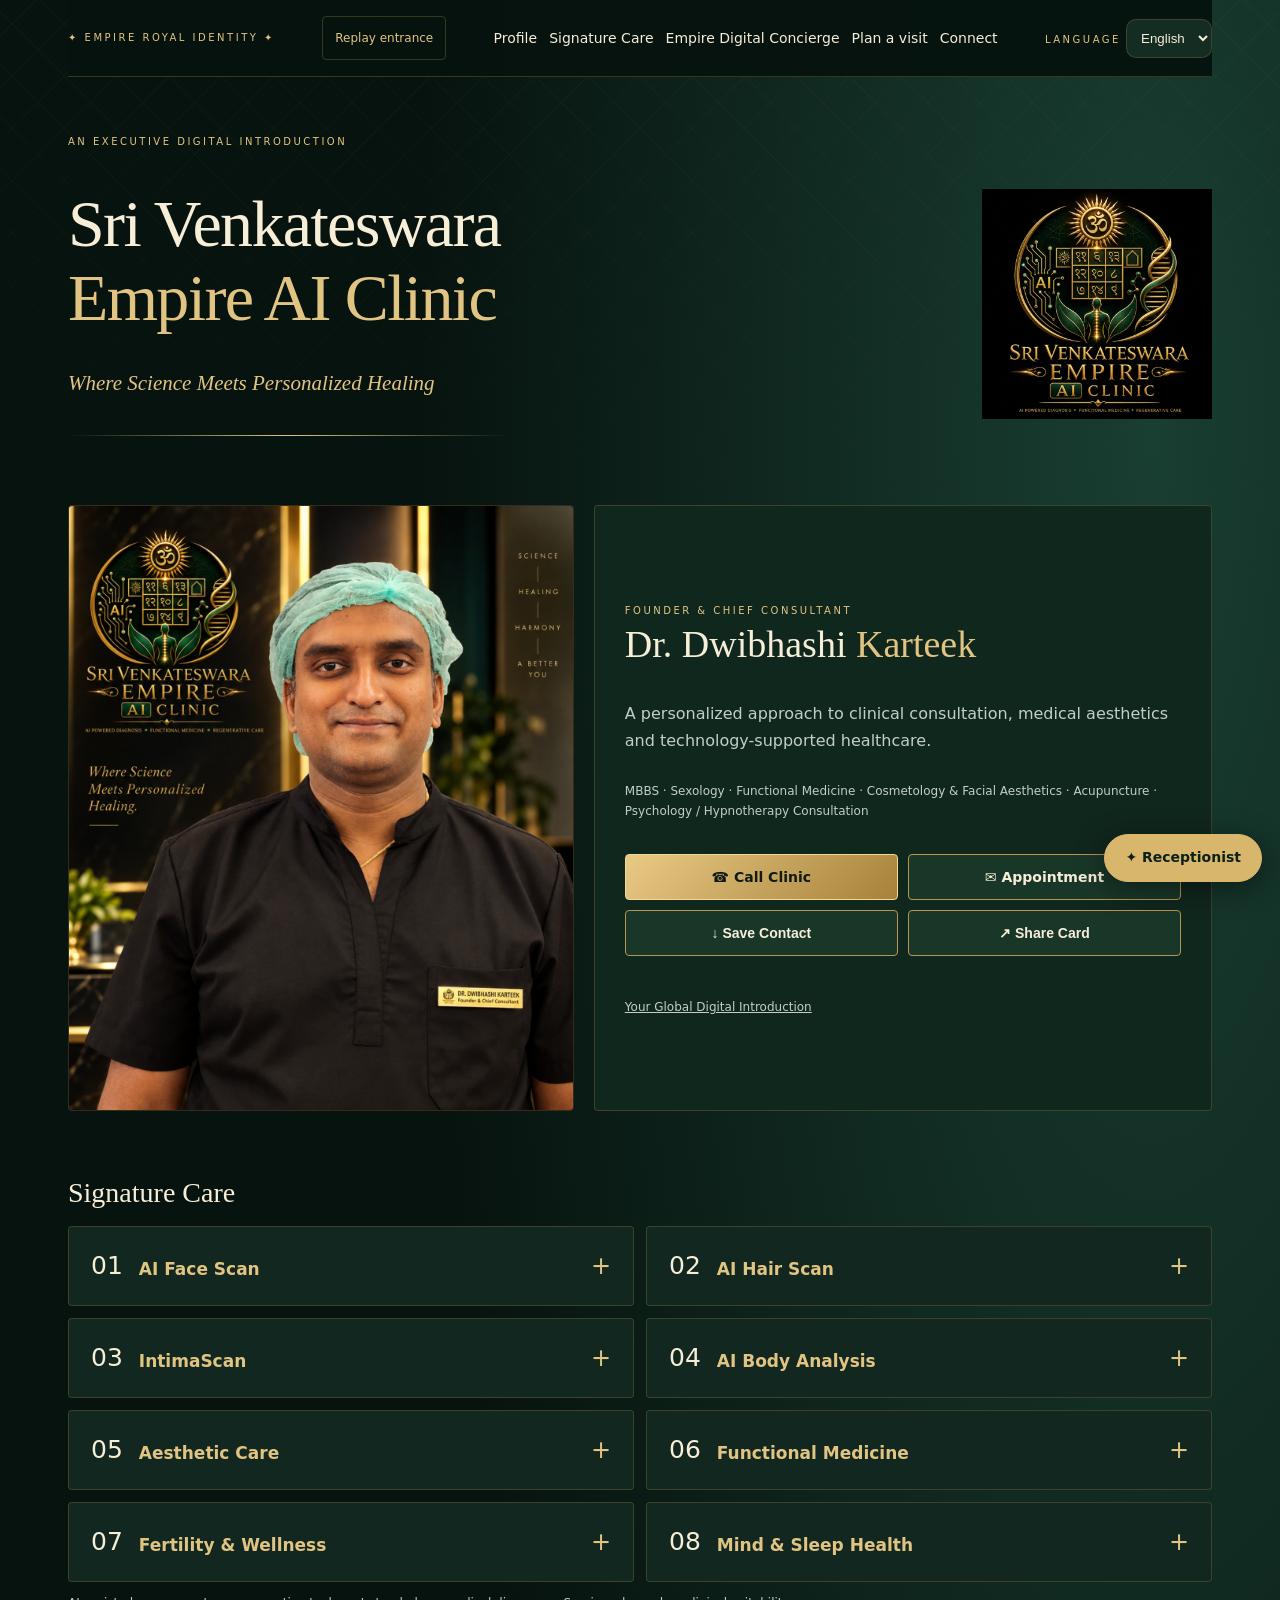
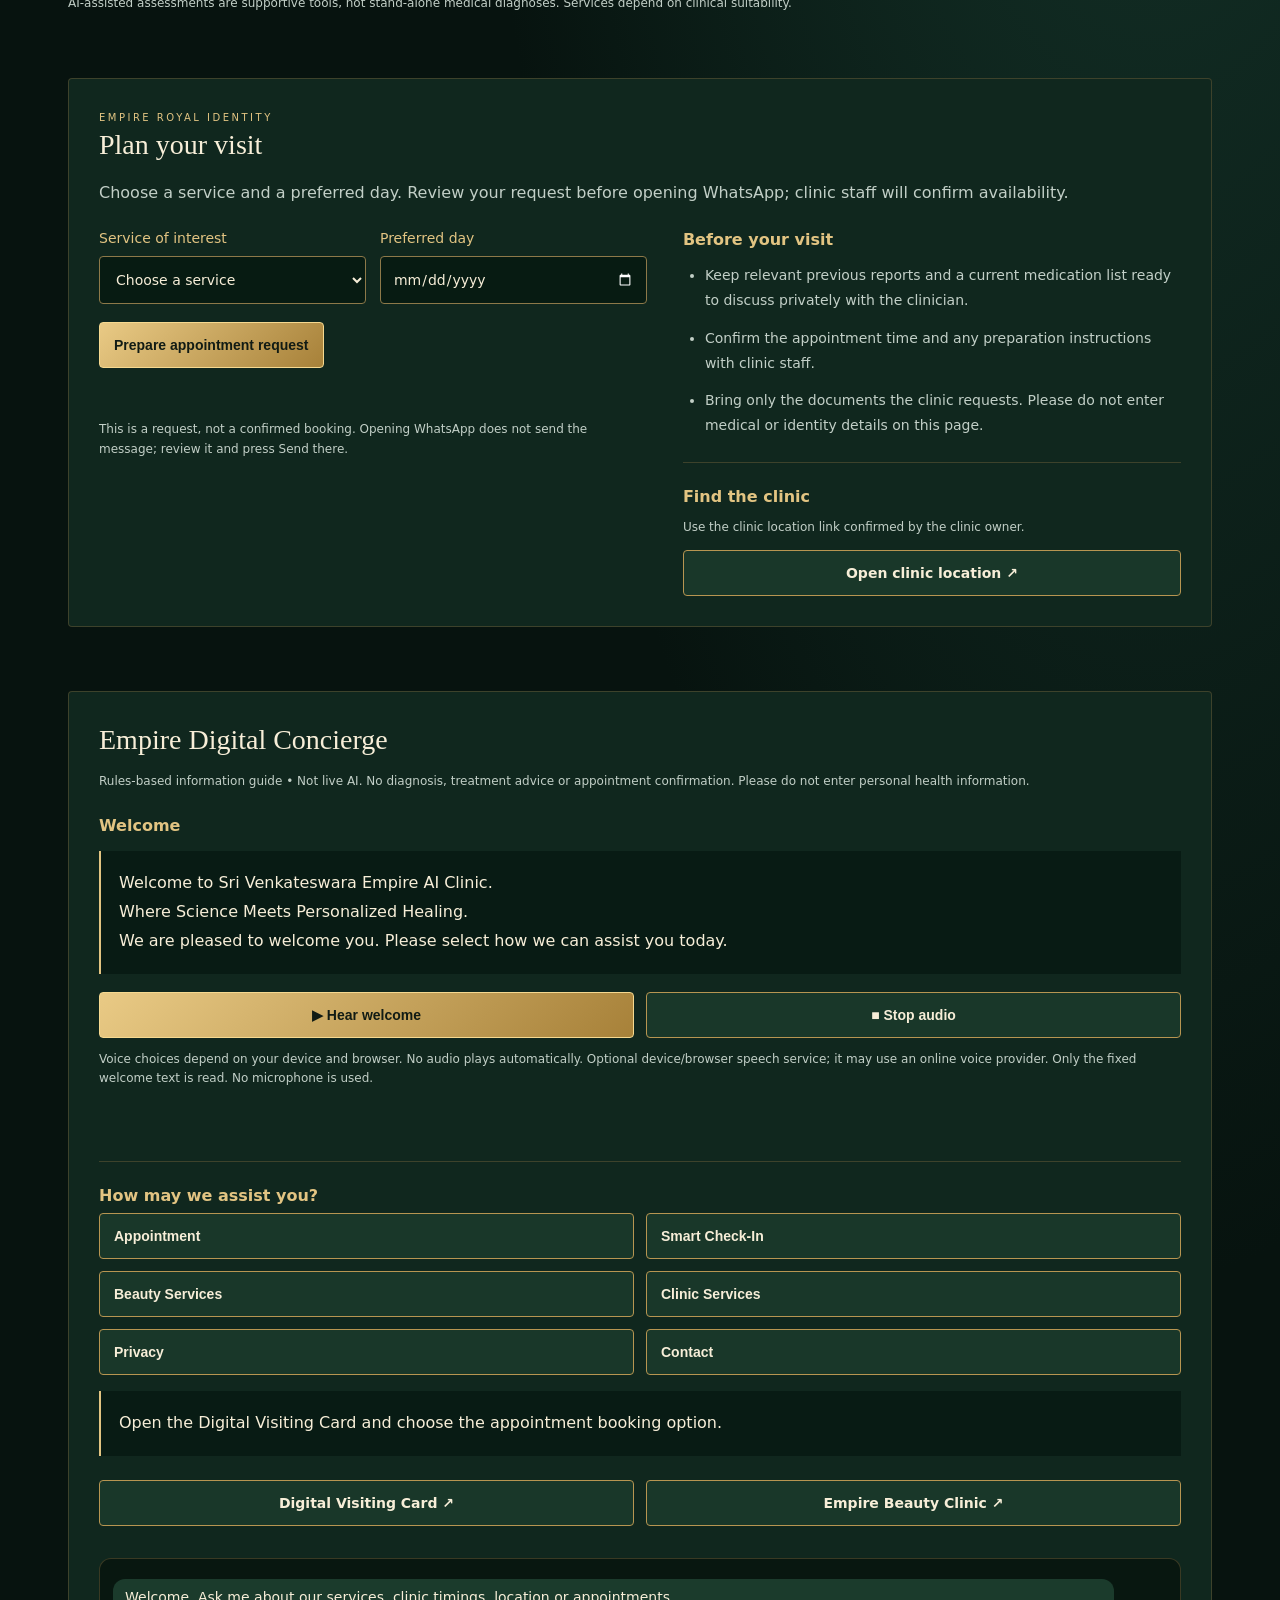
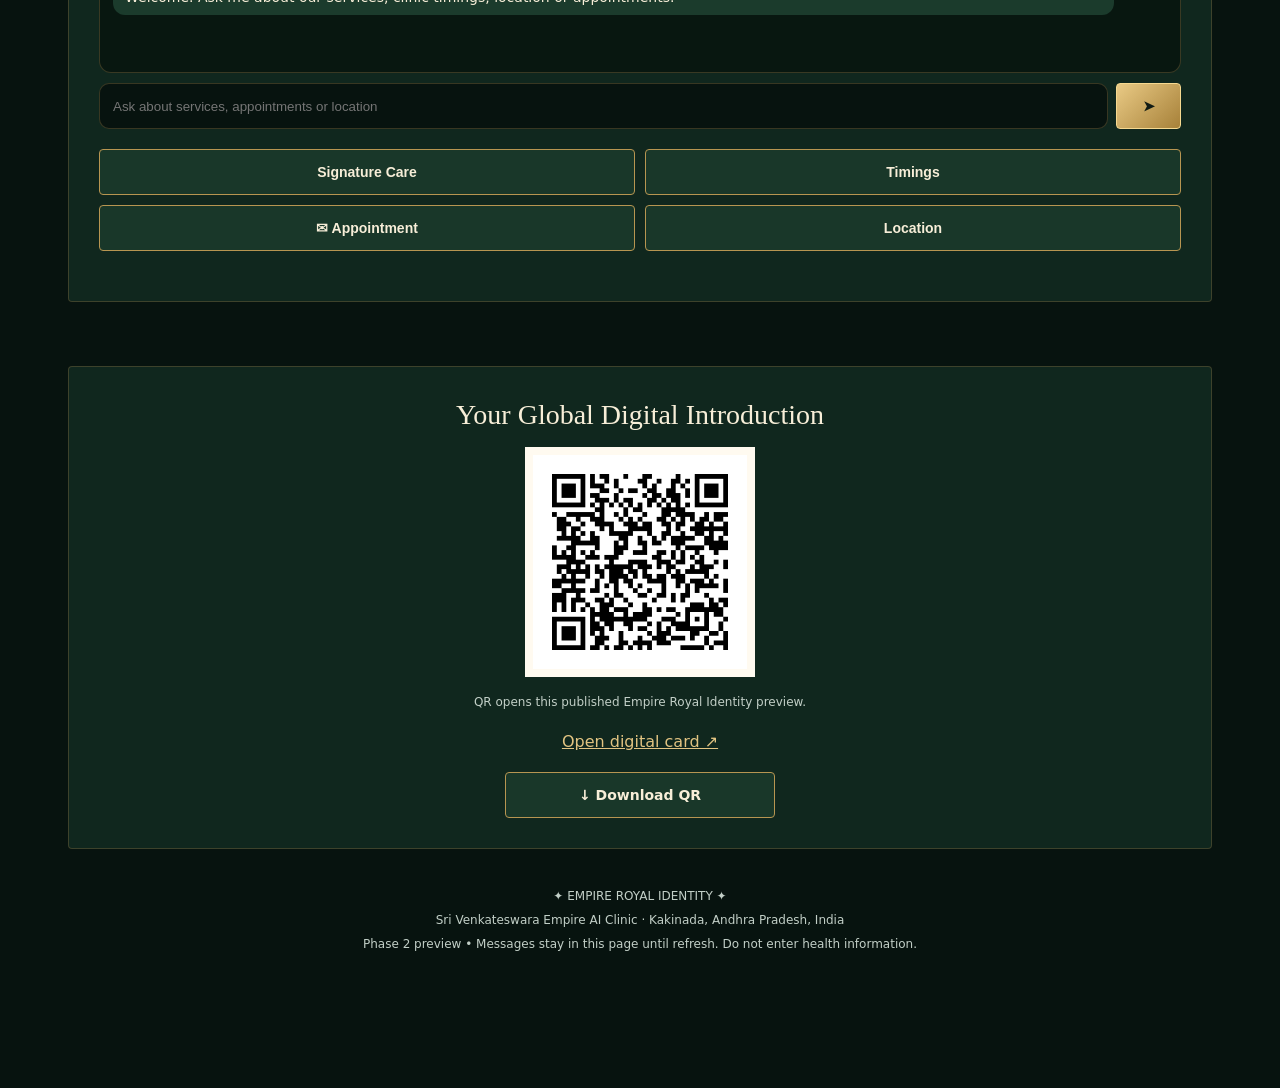
==== index.html @ 72aa7c9f "Publish Empire Royal Identity preview with receptionist and visit planner" ====
<!doctype html>
<html lang="en"><head><meta charset="utf-8"><meta name="viewport" content="width=device-width,initial-scale=1,viewport-fit=cover">
<meta name="theme-color" content="#07130f"><meta name="description" content="Dr. Dwibhashi Karteek — Sri Venkateswara Empire AI Clinic. Where Science Meets Personalized Healing.">
<title>Empire Royal Identity | Dr. Dwibhashi Karteek</title>
<link rel="stylesheet" href="styles.css"></head><body><a data-i18n="skip" class="skip" href="#profile">Skip to profile</a><div class="entrance" id="entrance" role="dialog" aria-modal="true" aria-labelledby="entrance-title" hidden>
<div class="royal-halo" aria-hidden="true"></div><div class="royal-door door-left" aria-hidden="true"><span>✦</span></div><div class="royal-door door-right" aria-hidden="true"><span>✦</span></div><div class="royal-beam" aria-hidden="true"></div>
<div class="royal-reveal"><div class="royal-kicker">SRI VENKATESWARA</div><div class="royal-seal"><img width="1536" height="1536" src="original-logo.jpg" alt="Sri Venkateswara Empire AI Clinic original logo"></div><h2 id="entrance-title">Empire Royal Identity</h2><p class="royal-tagline" data-i18n="tagline">Where Science Meets Personalized Healing</p><div class="royal-rule" aria-hidden="true"></div></div>
<button class="btn primary royal-skip" id="enter" data-i18n="enter">Enter · Skip introduction</button><div class="royal-progress" aria-hidden="true"></div></div><main class="container">
<header class="top"><div class="eyebrow">✦ Empire Royal Identity ✦</div><button class="replay" id="replay" data-i18n="replay">Replay entrance</button><nav aria-label="Main navigation"><a href="#profile" data-i18n="profileNav">Profile</a><a href="#care" data-i18n="services">Care</a><a href="#concierge" data-i18n="concierge">Concierge</a><a href="#visit" data-visit="visitNav">Plan a visit</a><a href="#connect" data-i18n="connect">Connect</a></nav><label><span class="eyebrow" id="langLabel">Language</span> <select class="lang" id="language" aria-label="Language"><option value="en">English</option><option value="te">తెలుగు</option><option value="hi">हिन्दी</option><option value="ar">العربية</option></select></label></header>
<section class="hero"><img width="1536" height="1536" class="logo" src="original-logo.jpg" alt="Original Sri Venkateswara Empire AI Clinic emblem"><div class="eyebrow" data-i18n="exclusive">An executive digital introduction</div><h1 dir="auto">Sri Venkateswara<br><span class="gold">Empire AI Clinic</span></h1><div class="tag" data-i18n="tagline">Where Science Meets Personalized Healing</div><div class="divider"></div></section>
<section class="profile" id="profile" tabindex="-1"><img width="1280" height="1536" class="portrait" src="original-portrait.png" alt="Original professional portrait of Dr. Dwibhashi Karteek"><div class="glass"><div class="eyebrow" data-i18n="founder">Founder &amp; Chief Consultant</div><h2 dir="auto">Dr. Dwibhashi <span class="gold">Karteek</span></h2><p class="sub" data-i18n="intro">A personalized approach to clinical consultation, medical aesthetics and technology-supported healthcare.</p><p class="fine" data-i18n="qual">MBBS · Sexology · Functional Medicine · Cosmetology &amp; Facial Aesthetics · Acupuncture · Psychology / Hypnotherapy Consultation</p><div class="actions"><a class="btn primary" href="tel:+918374888794" data-i18n="call">☎ Call Clinic</a><a class="btn" href="#visit" data-i18n="appointment">✉ Appointment</a><button class="btn" id="save" data-i18n="save">↓ Save Contact</button><button class="btn" id="share" data-i18n="share">↗ Share Card</button></div><div class="status" id="status" role="status"></div><a href="#connect" class="fine" data-i18n="qrTitle">Your Global Digital Introduction</a></div></section>
<section class="section" id="care"><h2 data-i18n="services">Signature Care</h2><div class="grid" id="services"></div><noscript><p>Enable JavaScript for language switching and service details. Call <a href="tel:+918374888794">+91 83748 88794</a> for clinic information.</p></noscript><p class="fine" data-i18n="disclaimer">AI-assisted assessments are supportive tools, not stand-alone medical diagnoses. Services depend on clinical suitability.</p></section>
<section class="section glass visit-panel" id="visit" aria-labelledby="visit-title"><div class="eyebrow">EMPIRE ROYAL IDENTITY</div><h2 id="visit-title" data-visit="title">Plan your visit</h2><p class="sub" data-visit="intro"></p><div class="visit-layout"><div><form id="visit-form"><div class="visit-fields"><label for="visit-service"><span data-visit="service">Service of interest</span><select id="visit-service" required></select></label><label for="visit-day"><span data-visit="day">Preferred day</span><input id="visit-day" type="date" required></label></div><button class="btn primary" type="submit" data-visit="prepare">Prepare appointment request</button></form><p id="visit-error" class="status" role="status"></p><div id="visit-request" hidden><h3 data-visit="review">Your request</h3><p class="reception-message" id="visit-message"></p><a class="btn primary" id="visit-send" target="_blank" rel="noopener noreferrer" data-visit="send">Open request in WhatsApp</a></div><p class="fine" data-visit="confirm"></p></div><aside><h3 data-visit="bring">Before your visit</h3><ul class="visit-checklist" id="visit-checklist"></ul><div class="visit-location"><h3 data-visit="location">Find the clinic</h3><p class="fine" data-visit="locationNote"></p><a class="btn" href="https://maps.app.goo.gl/j1i1SFci7anDXhJdA" target="_blank" rel="noopener noreferrer" data-visit="maps">Open clinic location ↗</a></div></aside></div></section>
<section class="section glass" id="concierge" tabindex="-1"><h2 data-i18n="concierge">Empire Digital Concierge</h2><p class="fine" data-i18n="conciergeNote">Instant multilingual information assistant (demo). It does not provide medical advice or collect patient histories.</p><div class="reception-welcome"><h3 id="reception-welcomeTitle">Welcome</h3><div id="reception-greeting" class="reception-message"></div><div class="reception-audio"><button class="btn primary" type="button" id="reception-speak" aria-pressed="false">Hear welcome</button><button class="btn" type="button" id="reception-stop">Stop audio</button></div><p id="reception-voiceNote" class="fine"></p><p id="reception-audioStatus" class="status" role="status"></p></div><h3 id="reception-assistTitle">How may we assist you?</h3><div class="reception-actions" id="reception-actions"></div><div class="reception-message" id="reception-answer" role="status" aria-live="polite"></div><div class="reception-links"><a class="btn" href="https://dwibhashikarteek-sketch.github.io/empire-royal-identity-preview/" id="reception-cardLink" target="_blank" rel="noopener">Digital Visiting Card</a><a class="btn" href="https://dwibhashikarteek-sketch.github.io/empire-beauty-clinic/" id="reception-beautyLink" target="_blank" rel="noopener">Empire Beauty Clinic</a></div><div id="chat" class="chat" aria-live="polite"></div><form id="chatForm" class="chatrow"><input id="question" autocomplete="off" maxlength="250" aria-label="Your question" placeholder="Ask about services, appointments or timings"><button class="btn primary" type="submit" aria-label="Send">➤</button></form><div class="actions"><button class="btn" id="askServices" data-i18n="services">Services</button><button class="btn" id="askHours" data-i18n="hours">Timings</button><button class="btn" id="askBooking" data-i18n="appointment">Appointment</button><button class="btn" id="askLocation" data-i18n="location">Location</button></div></section>
<section class="section glass" id="connect" style="text-align:center"><h2 data-i18n="qrTitle">Your Global Digital Introduction</h2><img width="230" height="230" loading="lazy" class="qr" src="digital-card-qr.png" alt="QR code to this published Empire Royal Identity preview"><p class="fine" data-i18n="qrNote">QR opens this published Empire Royal Identity preview.</p><p><a class="gold" data-i18n="openCard" href="https://dwibhashikarteek-sketch.github.io/empire-royal-identity-preview/">Open digital card ↗</a></p><a class="btn" style="max-width:270px;margin:auto" href="digital-card-qr.png" download data-i18n="downloadQR">↓ Download QR</a></section>
<footer class="footer">✦ EMPIRE ROYAL IDENTITY ✦<br><span data-i18n="footer">Sri Venkateswara Empire AI Clinic · Kakinada, Andhra Pradesh, India</span><br><span class="fine" data-i18n="previewNote">Phase 2 preview</span></footer>
<a class="reception-shortcut" href="#concierge" data-visit="reception">Receptionist</a></main><script src="app.js" defer></script><script src="receptionist.js" defer></script><script src="visit.js" defer></script></body></html>
---- styles.css ----
:root{--bg:#07130f;--panel:#10221b;--gold:#d8b66c;--light:#f7eed8;--muted:#b9c5bd;--line:#77643b70}*{box-sizing:border-box}
html{scroll-behavior:smooth}body{margin:0;background:radial-gradient(ellipse at 50% -15%,#24503a 0%,#07130f 52%);color:var(--light);font-family:system-ui,-apple-system,Segoe UI,sans-serif}
body:before{content:"";position:fixed;inset:0;pointer-events:none;opacity:.14;background-image:repeating-linear-gradient(45deg,transparent 0 35px,#bb9850 36px,transparent 37px),repeating-linear-gradient(-45deg,transparent 0 35px,#bb9850 36px,transparent 37px);mask-image:linear-gradient(to bottom,#000,transparent 75%)}
.container{max-width:1040px;margin:auto;padding:20px 18px 100px;position:relative}.top{display:flex;justify-content:space-between;align-items:center;gap:12px}.eyebrow{font-size:10px;letter-spacing:.25em;color:var(--gold);text-transform:uppercase}.lang{background:#142c22;color:var(--light);border:1px solid var(--line);border-radius:10px;padding:10px}
.hero{text-align:center;padding:26px 0 16px}.logo{width:190px;height:190px;object-fit:contain;filter:drop-shadow(0 0 30px #a77c3550);border-radius:50%}.hero h1{font-family:Georgia,serif;font-weight:400;letter-spacing:.045em;font-size:clamp(29px,6vw,51px);line-height:1.12;margin:18px 0 8px}.gold{color:var(--gold)}.sub{color:var(--muted);line-height:1.7}.tag{font-family:Georgia,serif;font-style:italic;color:var(--gold);font-size:18px}.divider{height:1px;background:linear-gradient(90deg,transparent,var(--gold),transparent);margin:22px auto;max-width:440px}
.profile{display:grid;grid-template-columns:1fr;gap:20px;align-items:center}.portrait{width:100%;max-height:430px;object-fit:contain;object-position:center 25%;border-radius:19px;border:1px solid var(--line)}.glass{background:linear-gradient(135deg,#183629d9,#0c1a15e8);border:1px solid var(--line);box-shadow:0 16px 40px #0005;border-radius:22px;padding:22px;backdrop-filter:blur(8px)}
h2{font-family:Georgia,serif;font-size:28px;font-weight:400;margin:0 0 14px}h3{font-size:16px;color:var(--gold);margin:0 0 8px}p{line-height:1.65}.actions{display:grid;grid-template-columns:repeat(2,1fr);gap:10px;margin:20px 0}
.btn{display:flex;align-items:center;justify-content:center;gap:7px;min-height:46px;padding:11px 14px;border:1px solid #b79551;border-radius:12px;color:var(--light);background:#193729;text-decoration:none;font-weight:650;font-size:13px;cursor:pointer}
.btn.primary{background:linear-gradient(135deg,#e9ca85,#a78139);color:#111b14;border-color:#f6d990}.btn:focus-visible,button:focus-visible,select:focus-visible,input:focus-visible{outline:3px solid #fff}
.section{margin-top:30px}.grid{display:grid;grid-template-columns:repeat(2,1fr);gap:12px}.service{padding:18px;border:1px solid var(--line);border-radius:16px;background:#11271f;min-height:112px}.service span{font-size:25px}.service h3{margin:10px 0 4px}.service p{font-size:12px;color:var(--muted);margin:0}
.chat{min-height:115px;max-height:250px;overflow:auto;background:#081710;border:1px solid var(--line);border-radius:12px;padding:13px;font-size:14px}.bubble{padding:10px 12px;margin:7px 0;background:#1b3b2c;border-radius:12px;max-width:95%}.bubble.me{margin-left:auto;background:#604b26}.chatrow{display:flex;gap:8px;margin-top:10px}.chatrow input{flex:1;min-width:0;border-radius:10px;border:1px solid var(--line);background:#07130f;color:white;padding:13px}.chatrow button{width:65px}.fine{font-size:12px;color:var(--muted)}.qr{width:190px;max-width:100%;border-radius:14px;padding:8px;background:#fffaf0}.footer{text-align:center;color:var(--muted);font-size:12px;margin-top:35px}
@media(min-width:700px){.profile{grid-template-columns:.85fr 1.15fr}.grid{grid-template-columns:repeat(4,1fr)}.actions{grid-template-columns:repeat(4,1fr)}.hero{padding-top:42px}.logo{width:220px;height:220px}}
@media(prefers-reduced-motion:no-preference){.logo{animation:glow 5s ease-in-out infinite alternate}@keyframes glow{to{filter:drop-shadow(0 0 45px #d2ab68a0)}}}

:root{--gold:#e2c482;--muted:#c2cfc7}body{background:radial-gradient(ellipse at 90% 10%,#193e32,transparent 45%),#07130f}body:before{opacity:.06}.container{max-width:1180px;padding-top:0}.top{position:sticky;top:0;z-index:5;background:#07130ff5;padding:16px 0;border-bottom:1px solid var(--line);flex-wrap:wrap}.top nav{display:flex;gap:20px}.top nav a{color:var(--light);text-decoration:none;font-size:14px;padding:10px 0}.hero{text-align:start;padding:56px 0 30px;display:grid;grid-template-columns:1fr 230px;align-items:center;gap:24px}.hero .logo{grid-column:2;grid-row:1/6;width:230px;height:auto;border-radius:0;filter:none}.hero h1{font-size:clamp(34px,6vw,66px);letter-spacing:-.025em;margin:12px 0}.hero .divider{margin:15px 0;width:100%}.hero .tag{font-size:21px}.profile{align-items:stretch;grid-template-columns:.9fr 1.1fr}.portrait{object-fit:contain;max-height:none;height:auto;border-radius:4px;background:#000}.glass{border-radius:4px;box-shadow:none;padding:30px;background:#10271e}.profile .glass{display:flex;flex-direction:column;justify-content:center}.profile h2{font-size:38px}.eyebrow{line-height:1.8}.section{scroll-margin-top:110px;margin-top:64px}.grid{grid-template-columns:repeat(2,1fr)}details.service{border-radius:4px;min-height:0;padding:0}summary{cursor:pointer;list-style:none;display:flex;align-items:center;gap:16px;padding:22px}summary:after{content:'+';margin-inline-start:auto;color:var(--gold);font-size:24px}details[open] summary:after{content:'−'}summary h3{margin:0;font-size:17px}.service p{font-size:14px;padding:0 22px 22px;line-height:1.8}.btn{border-radius:4px;font-size:14px}.actions{grid-template-columns:repeat(2,1fr)}a:focus-visible,summary:focus-visible{outline:3px solid #fff;outline-offset:5px}.skip{position:fixed;top:-100px;background:#fff;color:#000;z-index:30;padding:14px}.skip:focus{top:0}.entrance{position:fixed;inset:0;z-index:20;background:#06120ff5;display:grid;place-content:center;text-align:center;gap:20px;padding:25px}.entrance[hidden]{display:none}.entrance img{width:160px;margin:auto}.entrance p{font:32px Georgia,serif;color:var(--gold);animation:arrive 1.5s ease both}.entrance button{max-width:240px;margin:auto}.qr{border-radius:0;width:230px}.footer{line-height:2}.chat{max-height:220px}.status{min-height:24px;color:var(--gold);font-size:14px}section h2{line-height:1.3}@keyframes arrive{from{opacity:0;transform:translateY(12px)}to{opacity:1;transform:none}}@media(max-width:699px){.top nav{order:3;width:100%;justify-content:space-between}.eyebrow{letter-spacing:.12em}.hero{grid-template-columns:1fr;padding-top:32px}.hero .logo{grid-column:1;grid-row:auto;width:140px}.profile{grid-template-columns:1fr}.profile h2{font-size:30px}.glass{padding:22px}.grid{grid-template-columns:1fr}.section{margin-top:40px}.hero h1{font-size:40px}.portrait{max-height:550px}.top{gap:4px}}@media(prefers-reduced-motion:reduce){html{scroll-behavior:auto}*,*:before,*:after{animation:none!important;transition:none!important}}
@media(max-width:699px){.top nav{gap:8px}.top nav a{flex:1;min-width:0;font-size:12px;overflow-wrap:anywhere}.status input{max-width:100%;min-height:44px}.hero .logo{height:auto}}
.profile>*{min-width:0}.btn{overflow-wrap:anywhere}.glass{overflow-wrap:anywhere}@media(max-width:699px){.profile{grid-template-columns:minmax(0,1fr)}}

/* Royal cinematic entrance: no video, audio, third-party code or altered originals. */
.replay{border:1px solid var(--line);background:transparent;color:var(--gold);padding:8px 12px;min-height:44px;cursor:pointer;font:inherit;font-size:12px;border-radius:4px}.replay:focus-visible{outline:3px solid white;outline-offset:3px}
body.royal-playing{overflow:hidden}.entrance{display:flex;align-items:center;justify-content:center;isolation:isolate;overflow:hidden;background:radial-gradient(ellipse at 50% 45%,#204938 0,#081b15 45%,#020906 90%);padding:30px 22px 110px;perspective:1200px}.entrance[hidden]{display:none}.royal-door{position:absolute;top:0;bottom:0;width:50.1%;z-index:3;background:repeating-linear-gradient(90deg,transparent 0 34px,#cba65c08 35px 36px),linear-gradient(100deg,#04140f,#163a29 60%,#071d14);border:1px solid #a98743;box-shadow:inset 0 0 100px #000a;display:grid;place-items:center;backface-visibility:hidden}.royal-door:before{content:'';position:absolute;inset:7% 9%;border:1px solid #c4a35a88;outline:1px solid #a8873844;outline-offset:8px;background:linear-gradient(45deg,transparent 49.7%,#d7b96b22 50%,transparent 50.3%),linear-gradient(-45deg,transparent 49.7%,#d7b96b22 50%,transparent 50.3%);background-size:100px 100px}.royal-door span{font-size:52px;color:#d8b66c;text-shadow:0 0 25px #e5b95d88}.door-left{left:0;transform-origin:left center}.door-right{right:0;transform-origin:right center}.royal-beam{position:absolute;z-index:4;top:0;bottom:0;left:calc(50% - 1px);width:2px;background:#fff1bd;box-shadow:0 0 25px 8px #d7b46c66;pointer-events:none}.royal-reveal{z-index:2;text-align:center;max-width:600px;width:100%;position:relative}.royal-kicker{font:11px system-ui,sans-serif;letter-spacing:.35em;color:#dfc78b;margin-bottom:22px}.royal-seal{width:clamp(160px,28vw,270px);margin:0 auto;position:relative}.royal-seal:before{content:'';position:absolute;inset:-16px;border:1px solid #d4b56877;border-radius:50%;box-shadow:0 0 40px #b8974222}.entrance .royal-seal img{display:block;width:100%;height:auto;margin:0;border-radius:0}.entrance h2{font:400 clamp(28px,5vw,54px)/1.15 Georgia,serif;color:#efd89c;margin:35px 0 12px;letter-spacing:.015em}.entrance .royal-tagline{font:italic clamp(16px,2.5vw,21px)/1.6 Georgia,serif;color:#d3d9cb;animation:none;margin:0}.royal-rule{width:90px;height:1px;background:#d8b66c;margin:24px auto 0}.royal-halo{position:absolute;width:min(90vw,700px);aspect-ratio:1;border:1px solid #a58a4533;border-radius:50%;box-shadow:0 0 0 45px #af965708,0 0 0 90px #af965705;pointer-events:none}.entrance .royal-skip{position:absolute;z-index:7;bottom:40px;left:50%;transform:translateX(-50%);max-width:calc(100% - 36px);width:max-content;min-height:48px;background:#10241b;color:#f4e4bd;border-color:#b79a5c}.royal-progress{position:absolute;bottom:0;left:0;height:2px;background:#d8b66c;transform-origin:left;width:100%;z-index:7}.playing .door-left{animation:doorLeft 2.4s cubic-bezier(.22,.68,.17,1) .65s both}.playing .door-right{animation:doorRight 2.4s cubic-bezier(.22,.68,.17,1) .65s both}.playing .royal-beam{animation:beam 3s ease both}.playing .royal-reveal{animation:identityReveal 4.9s ease both}.playing .royal-halo{animation:haloReveal 4.9s ease both}.playing .royal-progress{animation:royalProgress 5.6s linear both}.playing{animation:royalExit .65s ease 4.95s both}
@keyframes doorLeft{0%{transform:translateX(0) rotateY(0)}100%{transform:translateX(-103%) rotateY(-18deg)}}@keyframes doorRight{0%{transform:translateX(0) rotateY(0)}100%{transform:translateX(103%) rotateY(18deg)}}@keyframes beam{0%,15%{opacity:0;transform:scaleY(.1)}35%{opacity:1;transform:scaleY(1)}100%{opacity:0;transform:scaleX(35)}}@keyframes identityReveal{0%,12%{opacity:0;transform:scale(.94) translateY(12px)}50%,100%{opacity:1;transform:scale(1) translateY(0)}}@keyframes haloReveal{0%,15%{opacity:0;transform:scale(.8)}100%{opacity:1;transform:scale(1)}}@keyframes royalProgress{from{transform:scaleX(0)}to{transform:scaleX(1)}}@keyframes royalExit{to{opacity:0}}
@media(max-width:699px){.top>.replay{order:4;width:100%;min-height:36px}.entrance h2{margin-top:28px}.royal-kicker{font-size:9px;letter-spacing:.25em}.royal-seal{width:min(47vw,230px)}.royal-door:before{inset:5% 12%}}
@media(prefers-reduced-motion:reduce){.entrance .royal-door,.entrance .royal-beam,.entrance .royal-progress{display:none}.entrance{animation:none}.entrance .royal-reveal{opacity:1;transform:none}}

.reception-welcome{border-bottom:1px solid var(--line);padding:12px 0 20px;margin-bottom:24px}.reception-message{white-space:pre-line;line-height:1.8;background:#081b14;border-inline-start:2px solid var(--gold);padding:18px;margin:16px 0;overflow-wrap:anywhere}.reception-actions,.reception-audio,.reception-links{display:grid;grid-template-columns:repeat(2,minmax(0,1fr));gap:12px}.reception-links{margin:24px 0 32px}.reception-actions .btn{justify-content:flex-start;text-align:start}.reception-audio{margin-top:18px}.reception-audio button[aria-pressed=true]{outline:2px solid var(--gold)}@media(max-width:400px){.reception-actions,.reception-links{grid-template-columns:minmax(0,1fr)}}

.visit-layout{display:grid;grid-template-columns:minmax(0,1.1fr) minmax(0,1fr);gap:36px;margin-top:24px}.visit-fields{display:grid;grid-template-columns:repeat(2,minmax(0,1fr));gap:14px;margin-bottom:18px}.visit-fields label{display:grid;gap:10px;color:var(--gold);font-size:14px}.visit-fields select,.visit-fields input{width:100%;min-width:0;min-height:48px;box-sizing:border-box;border:1px solid #8d7949;border-radius:4px;background:#071b12;color:#f7eed8;padding:12px;font:inherit;color-scheme:dark}.visit-fields input:focus-visible,.visit-fields select:focus-visible{outline:3px solid white;outline-offset:3px}.visit-checklist{padding-inline-start:22px;line-height:1.8;color:var(--muted);font-size:14px}.visit-checklist li+li{margin-top:12px}.visit-location{border-top:1px solid var(--line);margin-top:24px;padding-top:24px}.visit-panel [hidden]{display:none}.reception-shortcut{position:fixed;z-index:8;bottom:max(18px,env(safe-area-inset-bottom));inset-inline-end:18px;max-width:calc(100vw - 36px);border:1px solid #d8b66c;border-radius:30px;padding:14px 20px;min-height:48px;background:#d8b66c;color:#0c2117;box-shadow:0 6px 30px #0007;text-decoration:none;font-weight:650;font-size:14px}.reception-shortcut:before{content:'✦ ';}.reception-shortcut:focus-visible{outline:3px solid #fff;outline-offset:3px}.footer{padding-bottom:32px}.top nav{gap:12px}.visit-panel aside{min-width:0}@media(max-width:800px){.visit-layout{grid-template-columns:minmax(0,1fr);gap:28px}}@media(max-width:500px){.visit-fields{grid-template-columns:minmax(0,1fr)}.top nav{flex-wrap:wrap}.top nav a{flex:1 1 27%}}
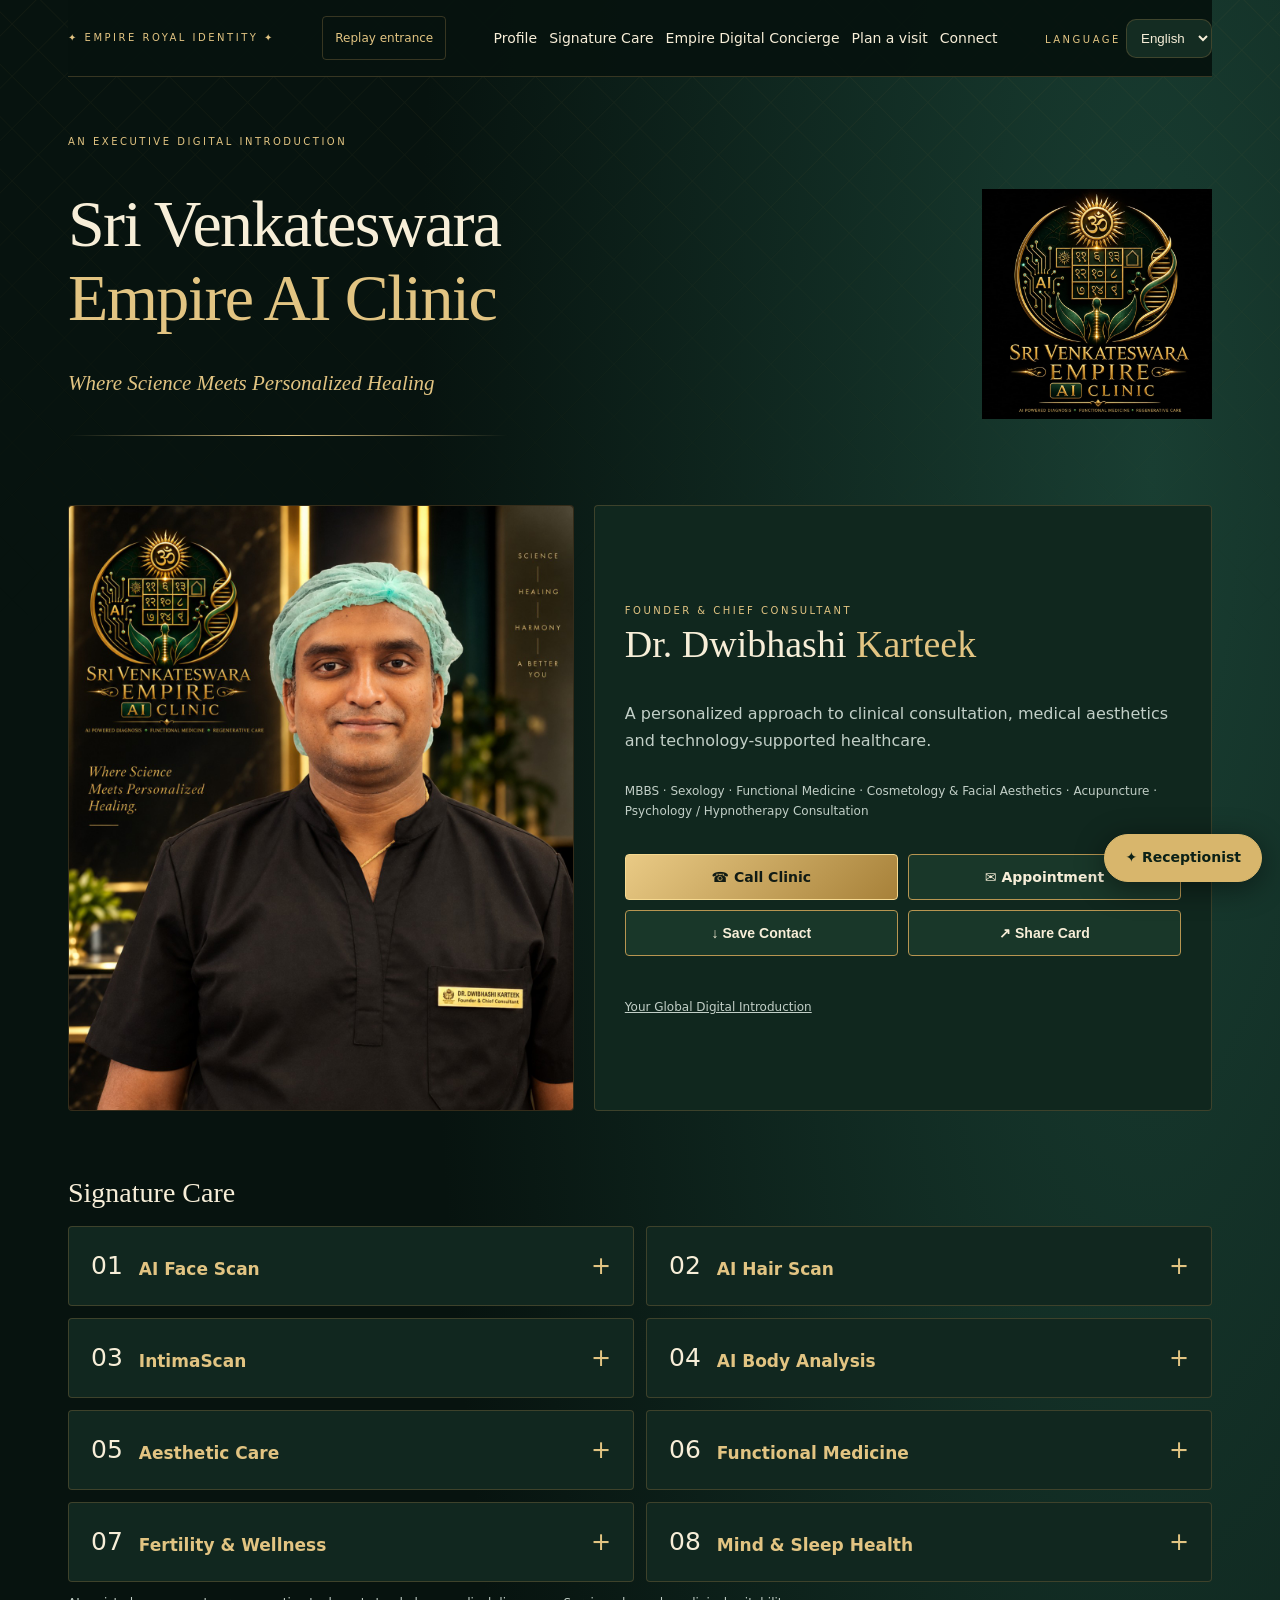
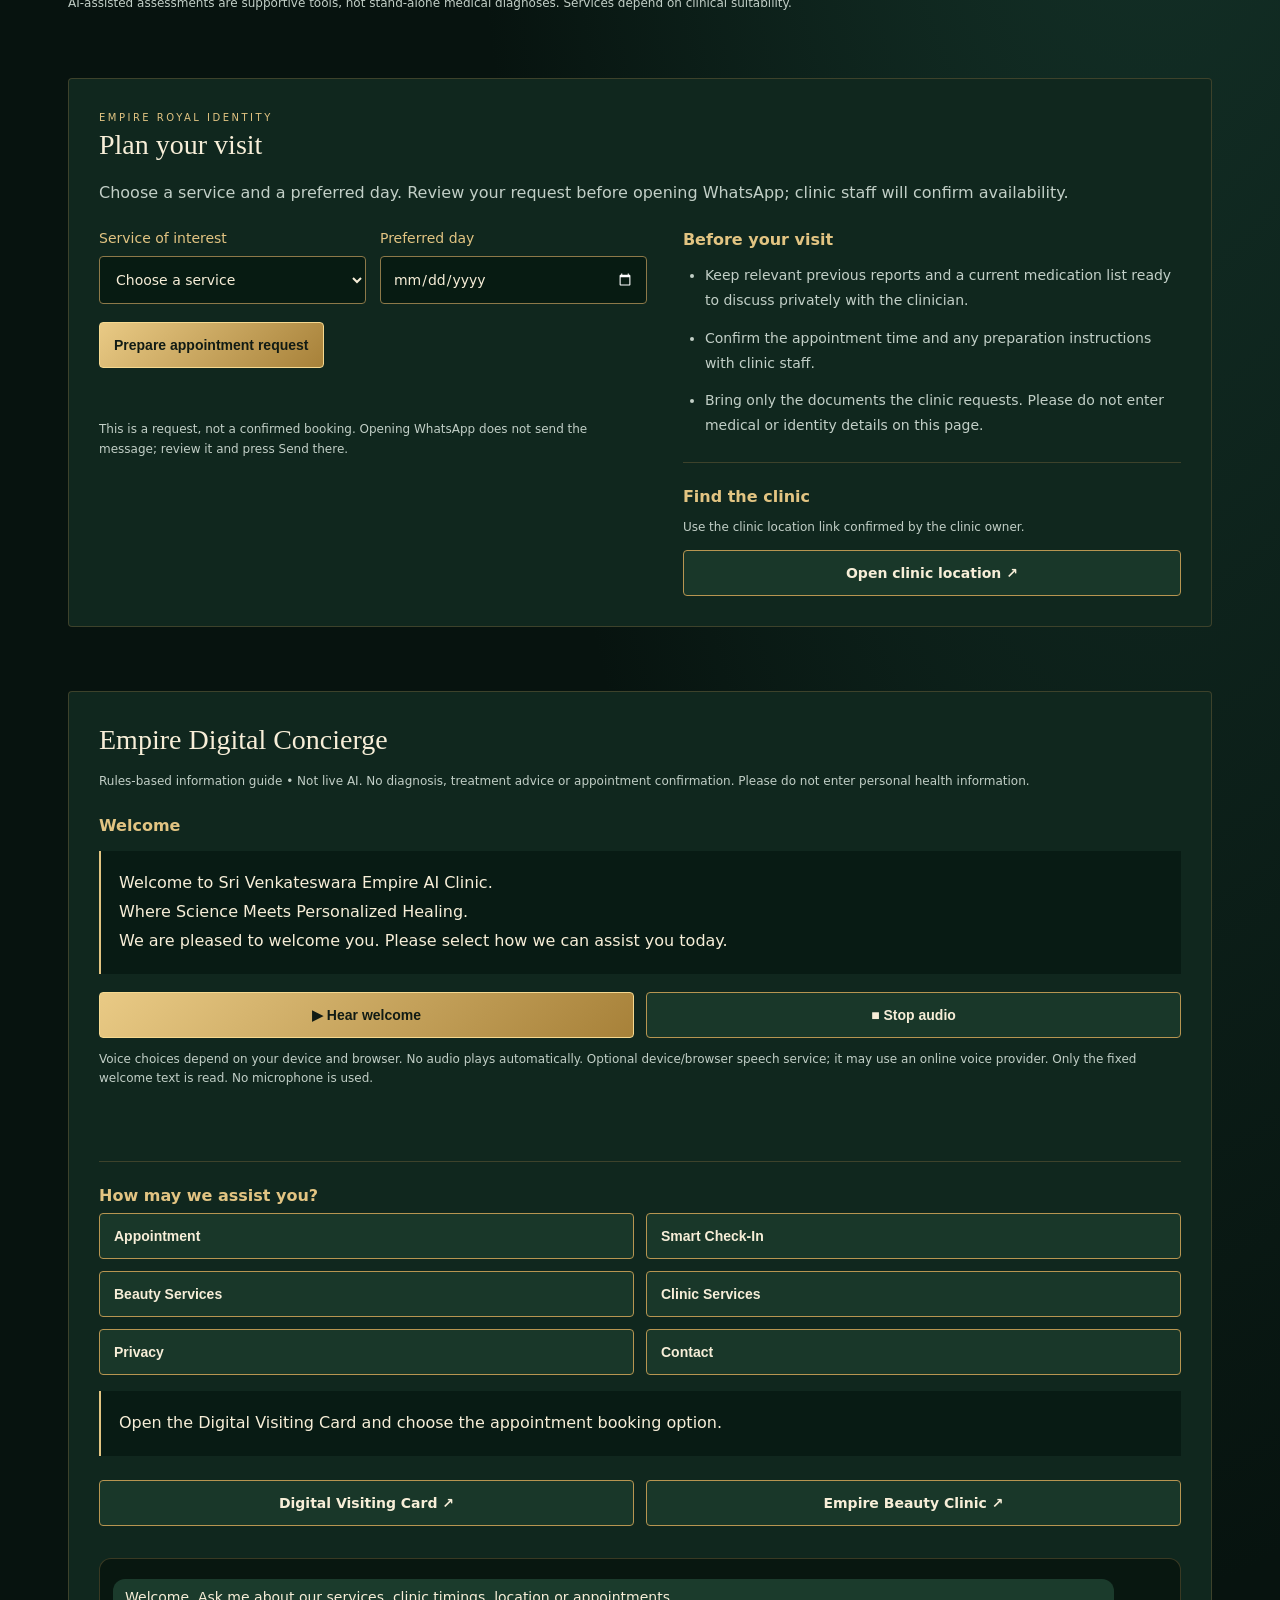
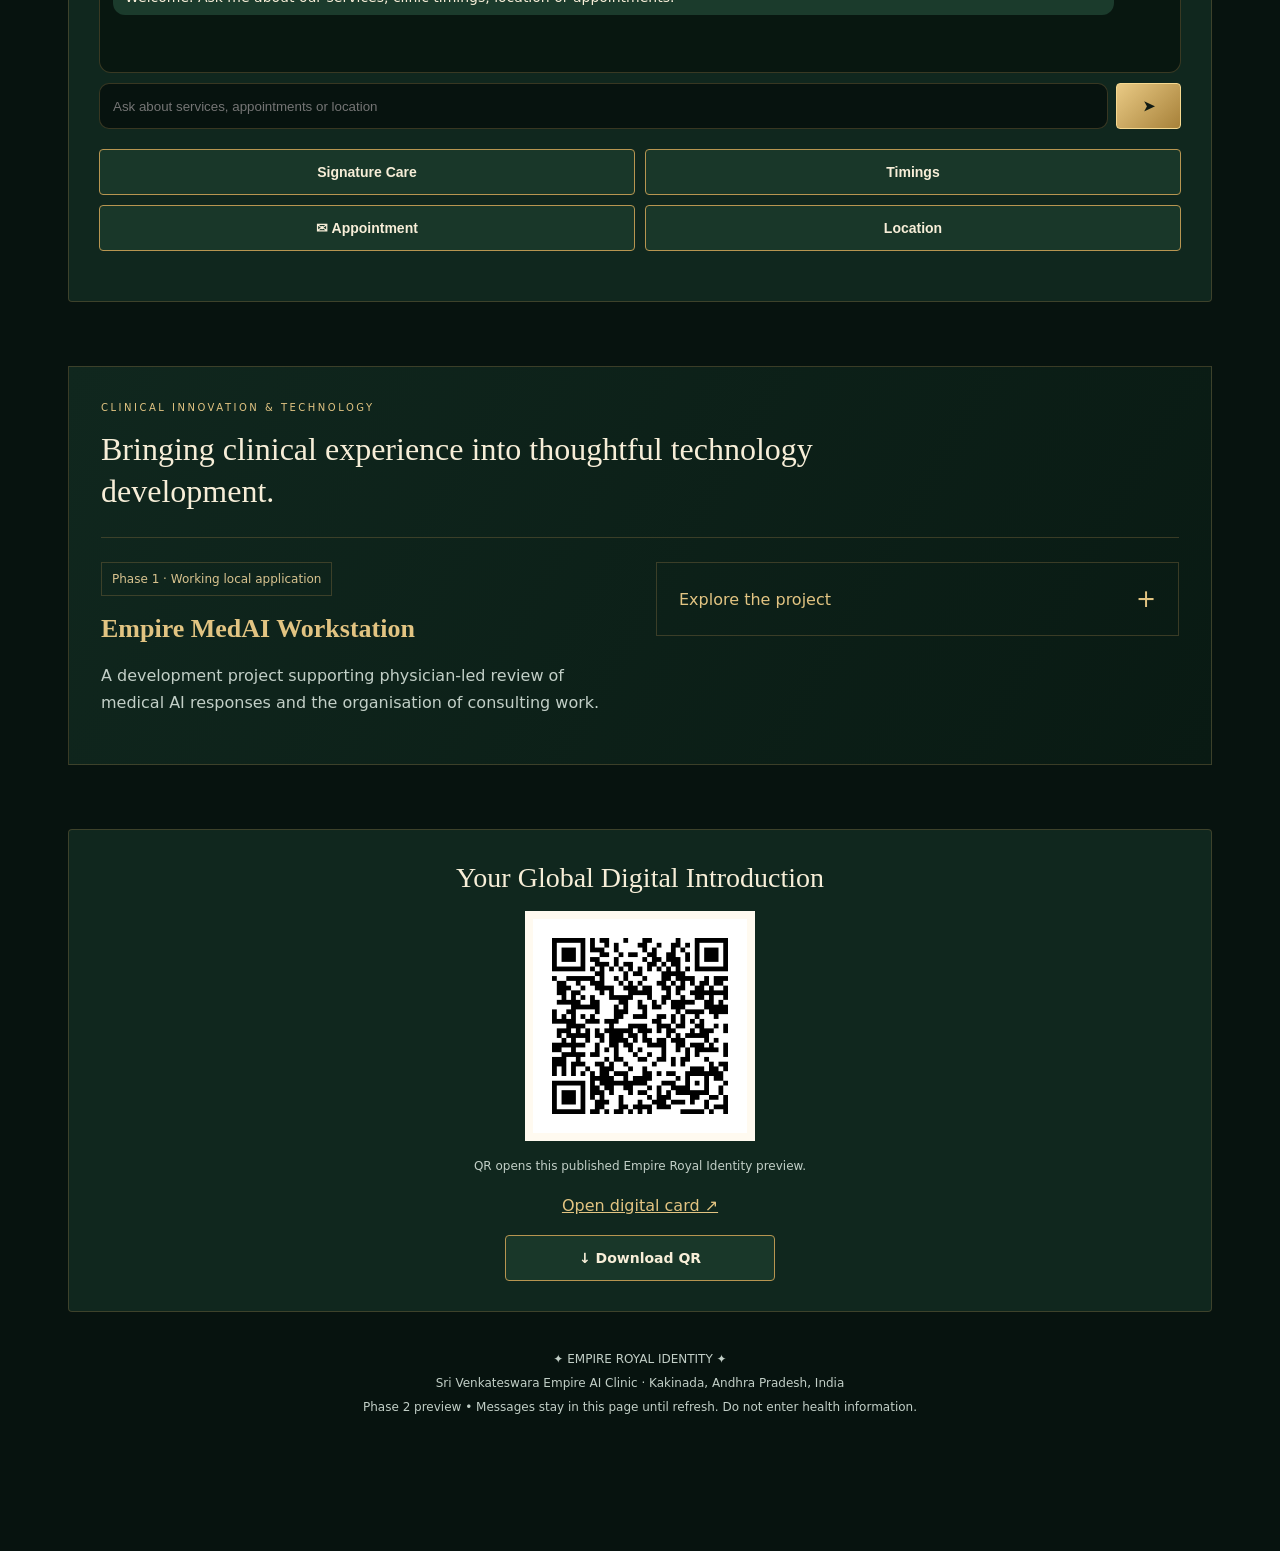
==== commit 07c1bfff: "Add Clinical Innovation and Technology overview" ====
--- a/index.html
+++ b/index.html
@@ -2,7 +2,7 @@
 <html lang="en"><head><meta charset="utf-8"><meta name="viewport" content="width=device-width,initial-scale=1,viewport-fit=cover">
 <meta name="theme-color" content="#07130f"><meta name="description" content="Dr. Dwibhashi Karteek — Sri Venkateswara Empire AI Clinic. Where Science Meets Personalized Healing.">
 <title>Empire Royal Identity | Dr. Dwibhashi Karteek</title>
-<link rel="stylesheet" href="styles.css"></head><body><a data-i18n="skip" class="skip" href="#profile">Skip to profile</a><div class="entrance" id="entrance" role="dialog" aria-modal="true" aria-labelledby="entrance-title" hidden>
+<link rel="stylesheet" href="styles.css?v=20261021-innovation"></head><body><a data-i18n="skip" class="skip" href="#profile">Skip to profile</a><div class="entrance" id="entrance" role="dialog" aria-modal="true" aria-labelledby="entrance-title" hidden>
 <div class="royal-halo" aria-hidden="true"></div><div class="royal-door door-left" aria-hidden="true"><span>✦</span></div><div class="royal-door door-right" aria-hidden="true"><span>✦</span></div><div class="royal-beam" aria-hidden="true"></div>
 <div class="royal-reveal"><div class="royal-kicker">SRI VENKATESWARA</div><div class="royal-seal"><img width="1536" height="1536" src="original-logo.jpg" alt="Sri Venkateswara Empire AI Clinic original logo"></div><h2 id="entrance-title">Empire Royal Identity</h2><p class="royal-tagline" data-i18n="tagline">Where Science Meets Personalized Healing</p><div class="royal-rule" aria-hidden="true"></div></div>
 <button class="btn primary royal-skip" id="enter" data-i18n="enter">Enter · Skip introduction</button><div class="royal-progress" aria-hidden="true"></div></div><main class="container">
@@ -11,7 +11,8 @@
 <section class="profile" id="profile" tabindex="-1"><img width="1280" height="1536" class="portrait" src="original-portrait.png" alt="Original professional portrait of Dr. Dwibhashi Karteek"><div class="glass"><div class="eyebrow" data-i18n="founder">Founder &amp; Chief Consultant</div><h2 dir="auto">Dr. Dwibhashi <span class="gold">Karteek</span></h2><p class="sub" data-i18n="intro">A personalized approach to clinical consultation, medical aesthetics and technology-supported healthcare.</p><p class="fine" data-i18n="qual">MBBS · Sexology · Functional Medicine · Cosmetology &amp; Facial Aesthetics · Acupuncture · Psychology / Hypnotherapy Consultation</p><div class="actions"><a class="btn primary" href="tel:+918374888794" data-i18n="call">☎ Call Clinic</a><a class="btn" href="#visit" data-i18n="appointment">✉ Appointment</a><button class="btn" id="save" data-i18n="save">↓ Save Contact</button><button class="btn" id="share" data-i18n="share">↗ Share Card</button></div><div class="status" id="status" role="status"></div><a href="#connect" class="fine" data-i18n="qrTitle">Your Global Digital Introduction</a></div></section>
 <section class="section" id="care"><h2 data-i18n="services">Signature Care</h2><div class="grid" id="services"></div><noscript><p>Enable JavaScript for language switching and service details. Call <a href="tel:+918374888794">+91 83748 88794</a> for clinic information.</p></noscript><p class="fine" data-i18n="disclaimer">AI-assisted assessments are supportive tools, not stand-alone medical diagnoses. Services depend on clinical suitability.</p></section>
 <section class="section glass visit-panel" id="visit" aria-labelledby="visit-title"><div class="eyebrow">EMPIRE ROYAL IDENTITY</div><h2 id="visit-title" data-visit="title">Plan your visit</h2><p class="sub" data-visit="intro"></p><div class="visit-layout"><div><form id="visit-form"><div class="visit-fields"><label for="visit-service"><span data-visit="service">Service of interest</span><select id="visit-service" required></select></label><label for="visit-day"><span data-visit="day">Preferred day</span><input id="visit-day" type="date" required></label></div><button class="btn primary" type="submit" data-visit="prepare">Prepare appointment request</button></form><p id="visit-error" class="status" role="status"></p><div id="visit-request" hidden><h3 data-visit="review">Your request</h3><p class="reception-message" id="visit-message"></p><a class="btn primary" id="visit-send" target="_blank" rel="noopener noreferrer" data-visit="send">Open request in WhatsApp</a></div><p class="fine" data-visit="confirm"></p></div><aside><h3 data-visit="bring">Before your visit</h3><ul class="visit-checklist" id="visit-checklist"></ul><div class="visit-location"><h3 data-visit="location">Find the clinic</h3><p class="fine" data-visit="locationNote"></p><a class="btn" href="https://maps.app.goo.gl/j1i1SFci7anDXhJdA" target="_blank" rel="noopener noreferrer" data-visit="maps">Open clinic location ↗</a></div></aside></div></section>
-<section class="section glass" id="concierge" tabindex="-1"><h2 data-i18n="concierge">Empire Digital Concierge</h2><p class="fine" data-i18n="conciergeNote">Instant multilingual information assistant (demo). It does not provide medical advice or collect patient histories.</p><div class="reception-welcome"><h3 id="reception-welcomeTitle">Welcome</h3><div id="reception-greeting" class="reception-message"></div><div class="reception-audio"><button class="btn primary" type="button" id="reception-speak" aria-pressed="false">Hear welcome</button><button class="btn" type="button" id="reception-stop">Stop audio</button></div><p id="reception-voiceNote" class="fine"></p><p id="reception-audioStatus" class="status" role="status"></p></div><h3 id="reception-assistTitle">How may we assist you?</h3><div class="reception-actions" id="reception-actions"></div><div class="reception-message" id="reception-answer" role="status" aria-live="polite"></div><div class="reception-links"><a class="btn" href="https://dwibhashikarteek-sketch.github.io/empire-royal-identity-preview/" id="reception-cardLink" target="_blank" rel="noopener">Digital Visiting Card</a><a class="btn" href="https://dwibhashikarteek-sketch.github.io/empire-beauty-clinic/" id="reception-beautyLink" target="_blank" rel="noopener">Empire Beauty Clinic</a></div><div id="chat" class="chat" aria-live="polite"></div><form id="chatForm" class="chatrow"><input id="question" autocomplete="off" maxlength="250" aria-label="Your question" placeholder="Ask about services, appointments or timings"><button class="btn primary" type="submit" aria-label="Send">➤</button></form><div class="actions"><button class="btn" id="askServices" data-i18n="services">Services</button><button class="btn" id="askHours" data-i18n="hours">Timings</button><button class="btn" id="askBooking" data-i18n="appointment">Appointment</button><button class="btn" id="askLocation" data-i18n="location">Location</button></div></section>
+<section class="section glass" id="concierge" tabindex="-1"><h2 data-i18n="concierge">Empire Digital Concierge</h2><p class="fine" data-i18n="conciergeNote">Instant multilingual information assistant (demo). It does not provide medical advice or collect patient histories.</p><div class="reception-welcome"><h3 id="reception-welcomeTitle">Welcome</h3><div id="reception-greeting" class="reception-message"></div><div class="reception-audio"><button class="btn primary" type="button" id="reception-speak" aria-pressed="false">Hear welcome</button><button class="btn" type="button" id="reception-stop">Stop audio</button></div><p id="reception-voiceNote" class="fine"></p><p id="reception-audioStatus" class="status" role="status"></p></div><h3 id="reception-assistTitle">How may we assist you?</h3><div class="reception-actions" id="reception-actions"></div><div class="reception-message" id="reception-answer" role="status" aria-live="polite"></div><div class="reception-links"><a class="btn" href="https://dwibhashikarteek-sketch.github.io/dr-karteek-digital-card/" id="reception-cardLink" target="_blank" rel="noopener">Digital Visiting Card</a><a class="btn" href="https://dwibhashikarteek-sketch.github.io/empire-beauty-clinic/" id="reception-beautyLink" target="_blank" rel="noopener">Empire Beauty Clinic</a></div><div id="chat" class="chat" aria-live="polite"></div><form id="chatForm" class="chatrow"><input id="question" autocomplete="off" maxlength="250" aria-label="Your question" placeholder="Ask about services, appointments or timings"><button class="btn primary" type="submit" aria-label="Send">➤</button></form><div class="actions"><button class="btn" id="askServices" data-i18n="services">Services</button><button class="btn" id="askHours" data-i18n="hours">Timings</button><button class="btn" id="askBooking" data-i18n="appointment">Appointment</button><button class="btn" id="askLocation" data-i18n="location">Location</button></div></section>
+<section class="section innovation-panel" id="innovation" aria-labelledby="innovation-title"><div class="eyebrow" data-innovation="0">Clinical Innovation &amp; Technology</div><h2 id="innovation-title" data-innovation="1">Bringing clinical experience into thoughtful technology development.</h2><div class="innovation-project"><div><span class="innovation-stage" data-innovation="3">Phase 1 · Working local application</span><h3 dir="auto" data-innovation="2">Empire MedAI Workstation</h3><p class="sub" data-innovation="4"></p></div><details class="innovation-details"><summary data-innovation="5">Explore the project</summary><div class="innovation-body"><h4 data-innovation="6"></h4><p data-innovation="7"></p><h4 data-innovation="8"></h4><p data-innovation="9"></p><h4 data-innovation="10"></h4><p data-innovation="11"></p><h4 data-innovation="12"></h4><p data-innovation="13"></p><p class="fine" data-innovation="14"></p><a class="btn" id="innovation-enquiry" target="_blank" rel="noopener noreferrer" data-innovation="15">Discuss MedAI Workstation ↗</a></div></details></div></section>
 <section class="section glass" id="connect" style="text-align:center"><h2 data-i18n="qrTitle">Your Global Digital Introduction</h2><img width="230" height="230" loading="lazy" class="qr" src="digital-card-qr.png" alt="QR code to this published Empire Royal Identity preview"><p class="fine" data-i18n="qrNote">QR opens this published Empire Royal Identity preview.</p><p><a class="gold" data-i18n="openCard" href="https://dwibhashikarteek-sketch.github.io/empire-royal-identity-preview/">Open digital card ↗</a></p><a class="btn" style="max-width:270px;margin:auto" href="digital-card-qr.png" download data-i18n="downloadQR">↓ Download QR</a></section>
 <footer class="footer">✦ EMPIRE ROYAL IDENTITY ✦<br><span data-i18n="footer">Sri Venkateswara Empire AI Clinic · Kakinada, Andhra Pradesh, India</span><br><span class="fine" data-i18n="previewNote">Phase 2 preview</span></footer>
-<a class="reception-shortcut" href="#concierge" data-visit="reception">Receptionist</a></main><script src="app.js" defer></script><script src="receptionist.js" defer></script><script src="visit.js" defer></script></body></html>
+<a class="reception-shortcut" href="#concierge" data-visit="reception">Receptionist</a></main><script src="app.js?v=20261021-cardfix" defer></script><script src="receptionist.js" defer></script><script src="visit.js" defer></script><script src="innovation.js?v=20261021" defer></script></body></html>
--- a/styles.css
+++ b/styles.css
@@ -27,3 +27,5 @@
 .reception-welcome{border-bottom:1px solid var(--line);padding:12px 0 20px;margin-bottom:24px}.reception-message{white-space:pre-line;line-height:1.8;background:#081b14;border-inline-start:2px solid var(--gold);padding:18px;margin:16px 0;overflow-wrap:anywhere}.reception-actions,.reception-audio,.reception-links{display:grid;grid-template-columns:repeat(2,minmax(0,1fr));gap:12px}.reception-links{margin:24px 0 32px}.reception-actions .btn{justify-content:flex-start;text-align:start}.reception-audio{margin-top:18px}.reception-audio button[aria-pressed=true]{outline:2px solid var(--gold)}@media(max-width:400px){.reception-actions,.reception-links{grid-template-columns:minmax(0,1fr)}}
 
 .visit-layout{display:grid;grid-template-columns:minmax(0,1.1fr) minmax(0,1fr);gap:36px;margin-top:24px}.visit-fields{display:grid;grid-template-columns:repeat(2,minmax(0,1fr));gap:14px;margin-bottom:18px}.visit-fields label{display:grid;gap:10px;color:var(--gold);font-size:14px}.visit-fields select,.visit-fields input{width:100%;min-width:0;min-height:48px;box-sizing:border-box;border:1px solid #8d7949;border-radius:4px;background:#071b12;color:#f7eed8;padding:12px;font:inherit;color-scheme:dark}.visit-fields input:focus-visible,.visit-fields select:focus-visible{outline:3px solid white;outline-offset:3px}.visit-checklist{padding-inline-start:22px;line-height:1.8;color:var(--muted);font-size:14px}.visit-checklist li+li{margin-top:12px}.visit-location{border-top:1px solid var(--line);margin-top:24px;padding-top:24px}.visit-panel [hidden]{display:none}.reception-shortcut{position:fixed;z-index:8;bottom:max(18px,env(safe-area-inset-bottom));inset-inline-end:18px;max-width:calc(100vw - 36px);border:1px solid #d8b66c;border-radius:30px;padding:14px 20px;min-height:48px;background:#d8b66c;color:#0c2117;box-shadow:0 6px 30px #0007;text-decoration:none;font-weight:650;font-size:14px}.reception-shortcut:before{content:'✦ ';}.reception-shortcut:focus-visible{outline:3px solid #fff;outline-offset:3px}.footer{padding-bottom:32px}.top nav{gap:12px}.visit-panel aside{min-width:0}@media(max-width:800px){.visit-layout{grid-template-columns:minmax(0,1fr);gap:28px}}@media(max-width:500px){.visit-fields{grid-template-columns:minmax(0,1fr)}.top nav{flex-wrap:wrap}.top nav a{flex:1 1 27%}}
+
+.innovation-panel{padding:32px;border:1px solid var(--line);background:linear-gradient(120deg,#10271e,#091a13)}.innovation-panel>h2{font-size:clamp(24px,3vw,32px);max-width:750px;margin-top:12px}.innovation-project{margin-top:25px;border-top:1px solid var(--line);padding-top:24px;display:grid;grid-template-columns:minmax(0,1fr) minmax(0,1fr);gap:32px;align-items:start}.innovation-project h3{font-family:Georgia,serif;font-size:26px;margin:16px 0 10px;line-height:1.3}.innovation-stage{font-size:12px;color:#d8c38f;border:1px solid var(--line);padding:7px 10px;display:inline-block;line-height:1.5}.innovation-details{border:1px solid var(--line);min-width:0}.innovation-details summary{color:var(--gold);min-height:52px}.innovation-body{padding:0 22px 22px}.innovation-body h4{color:var(--gold);margin:20px 0 7px;font-size:14px}.innovation-body p{color:var(--muted);font-size:14px;margin-top:7px;overflow-wrap:anywhere}.innovation-body .btn{margin-top:12px}@media(max-width:699px){.innovation-panel{padding:22px}.innovation-project{grid-template-columns:minmax(0,1fr);gap:14px}}
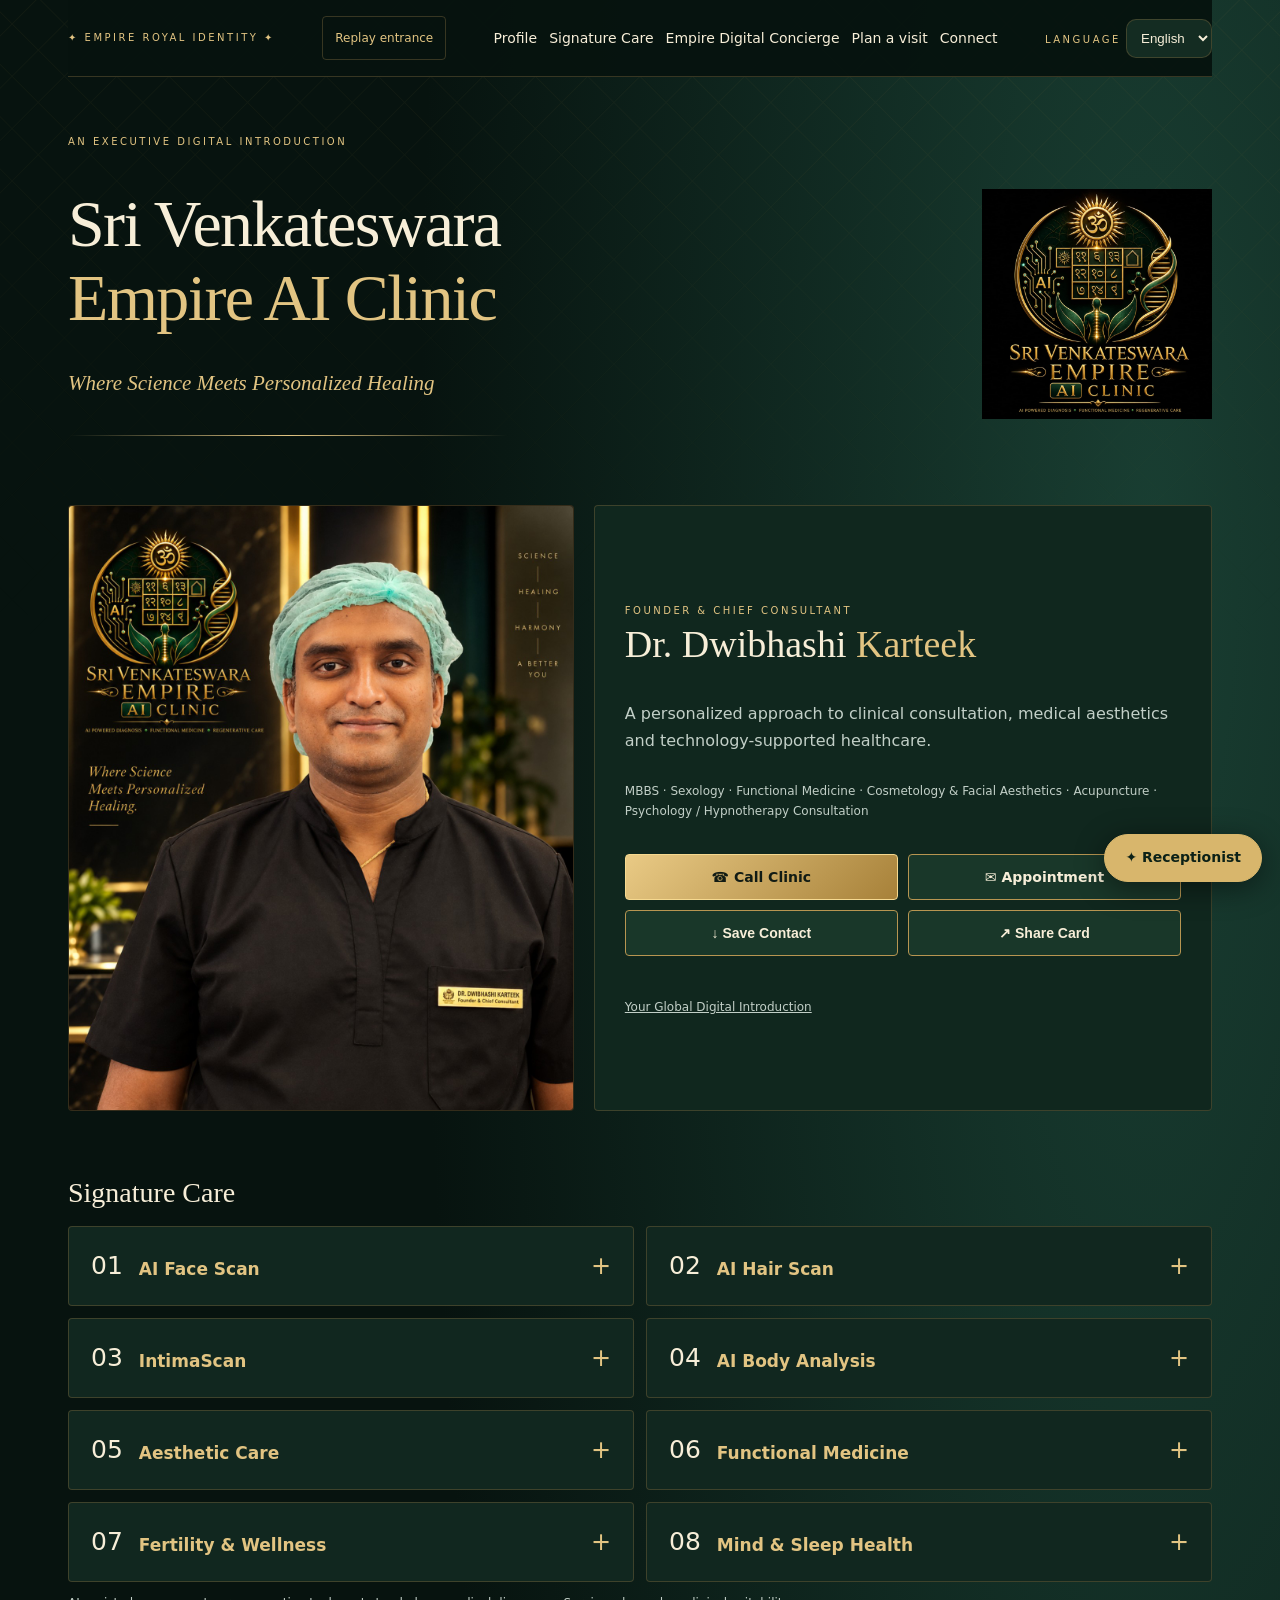
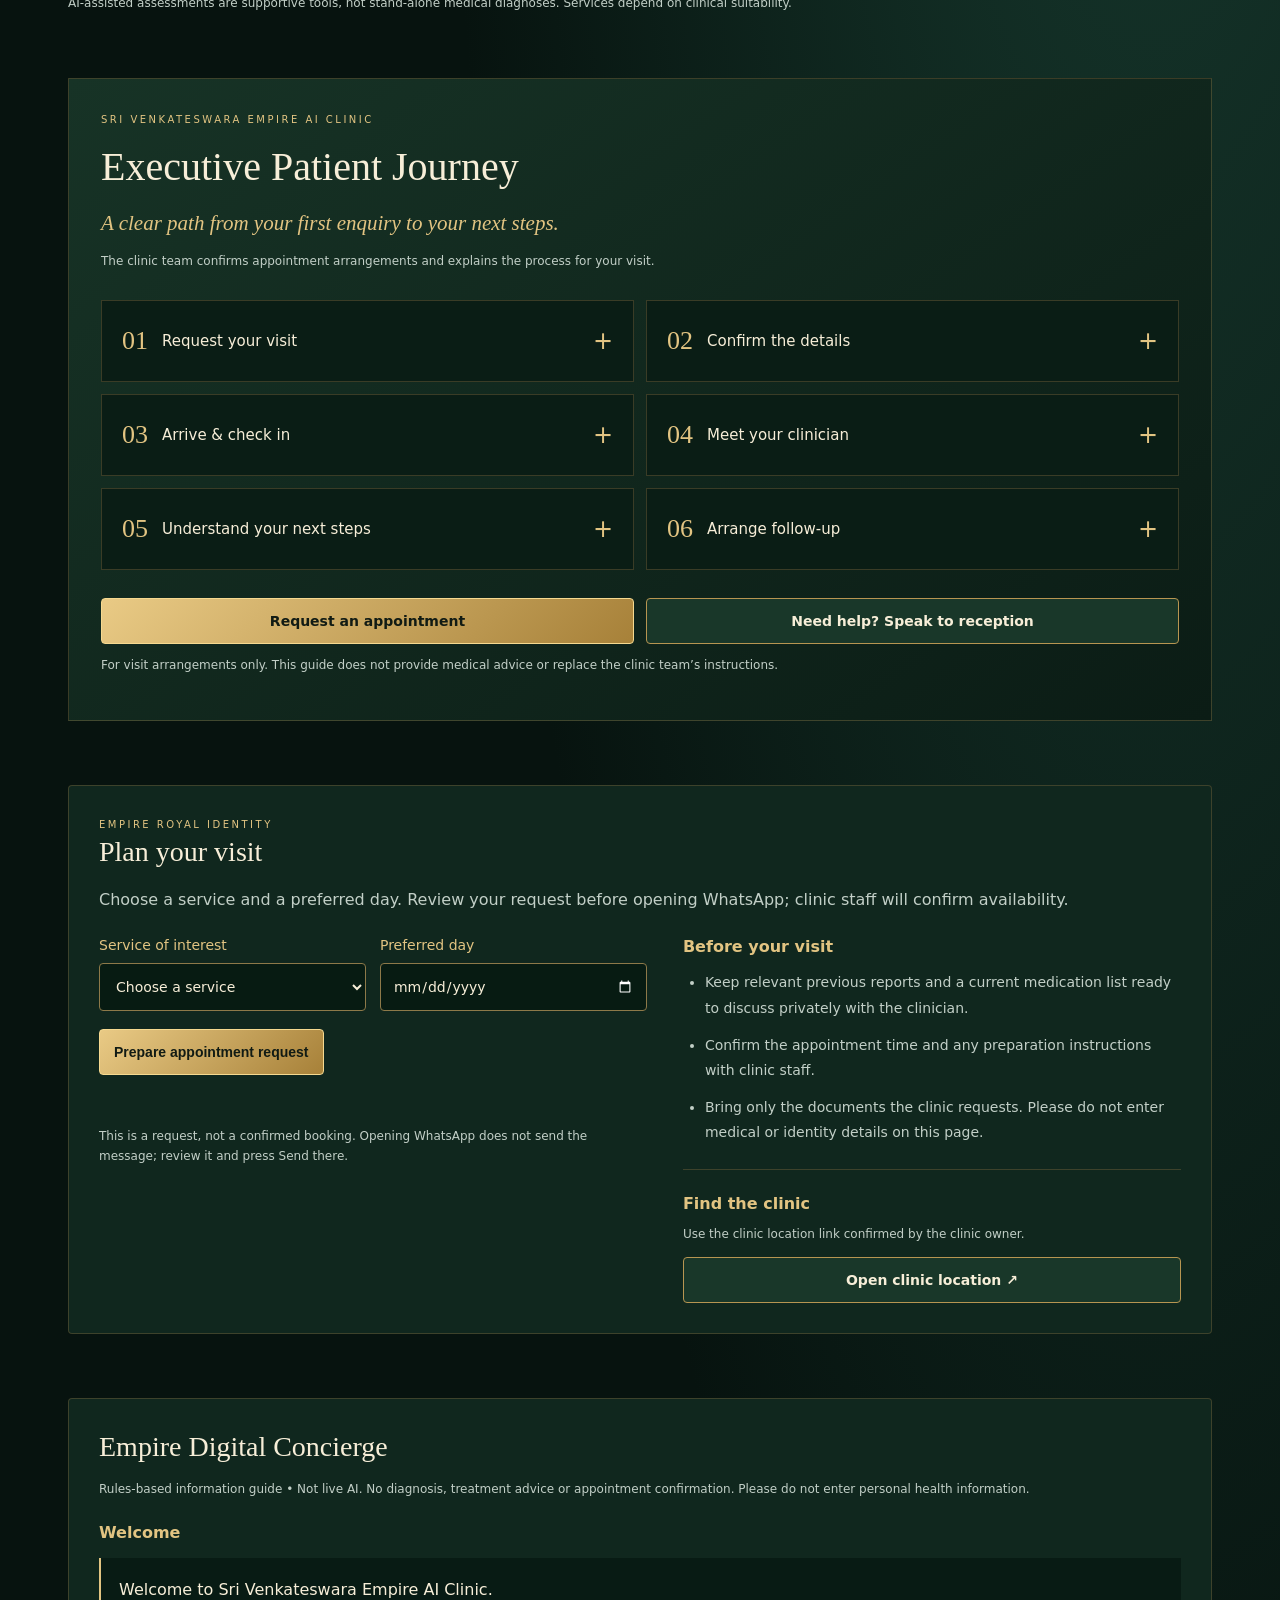
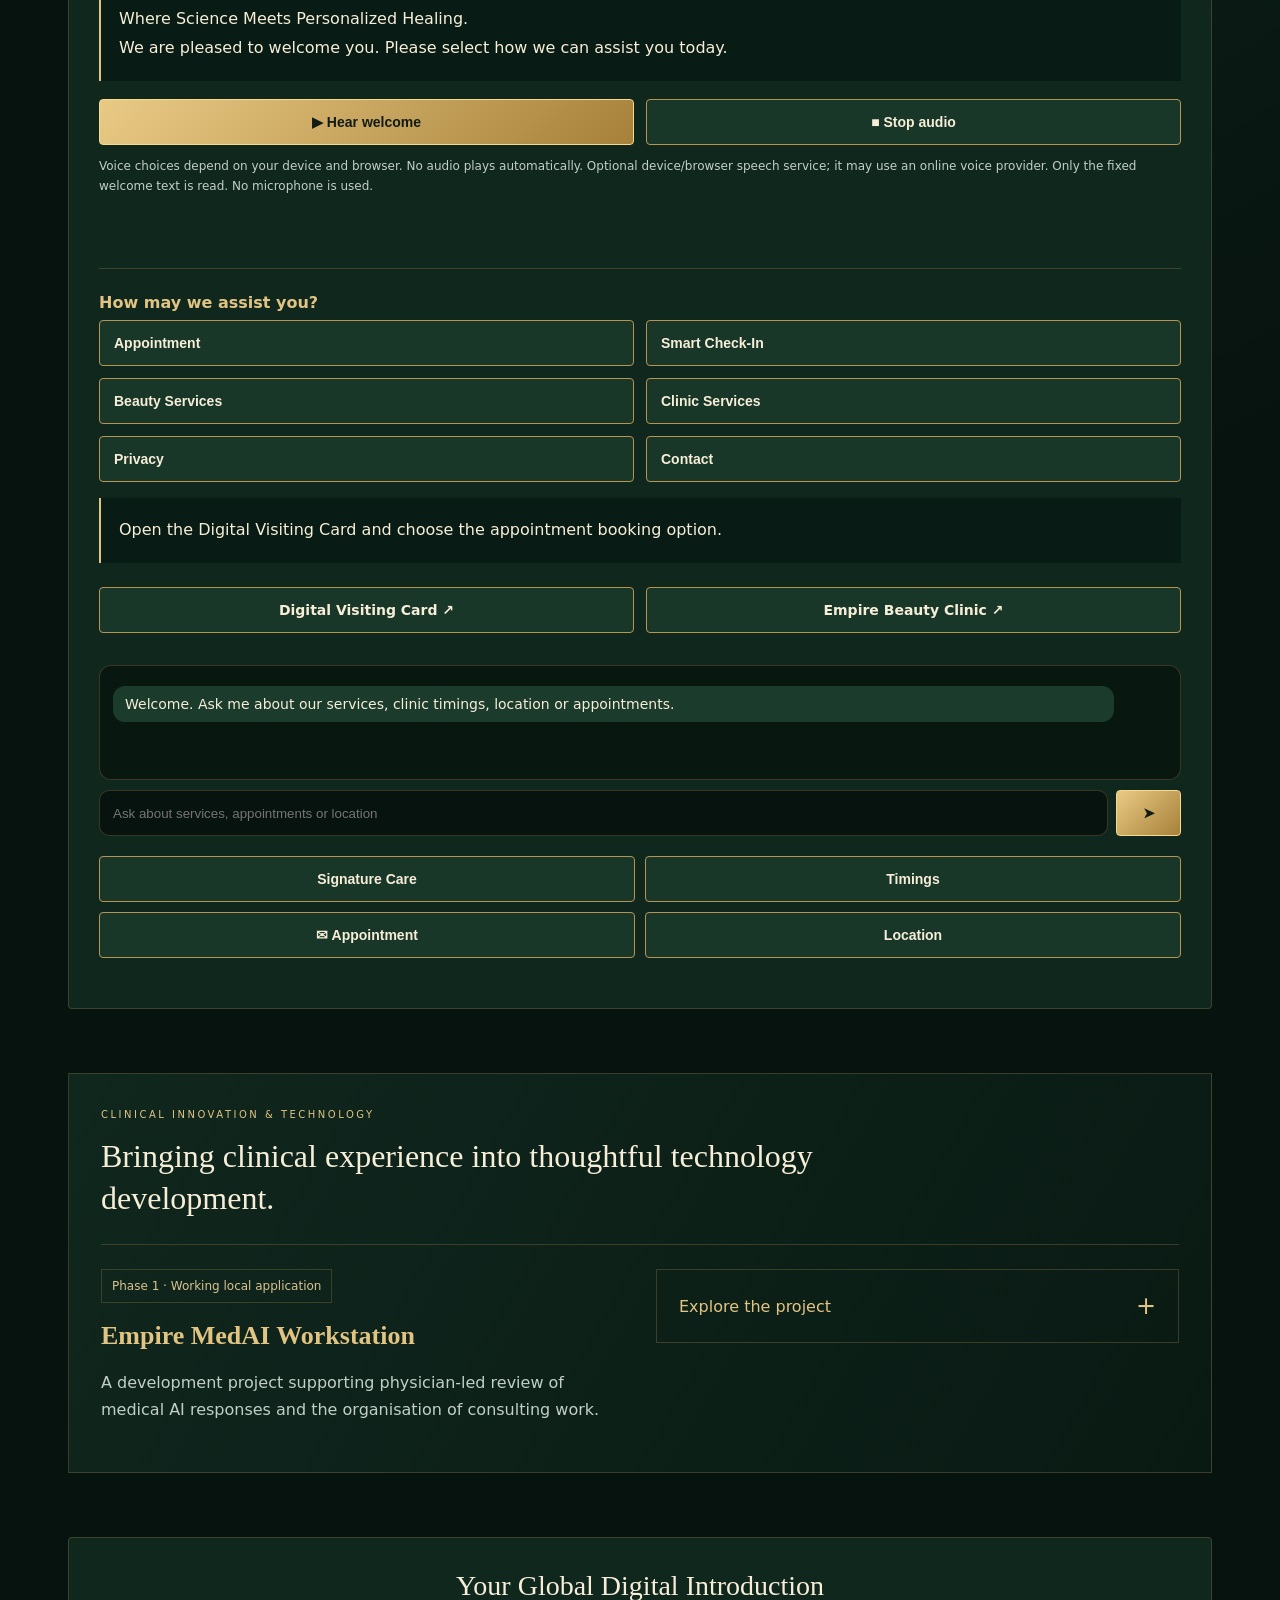
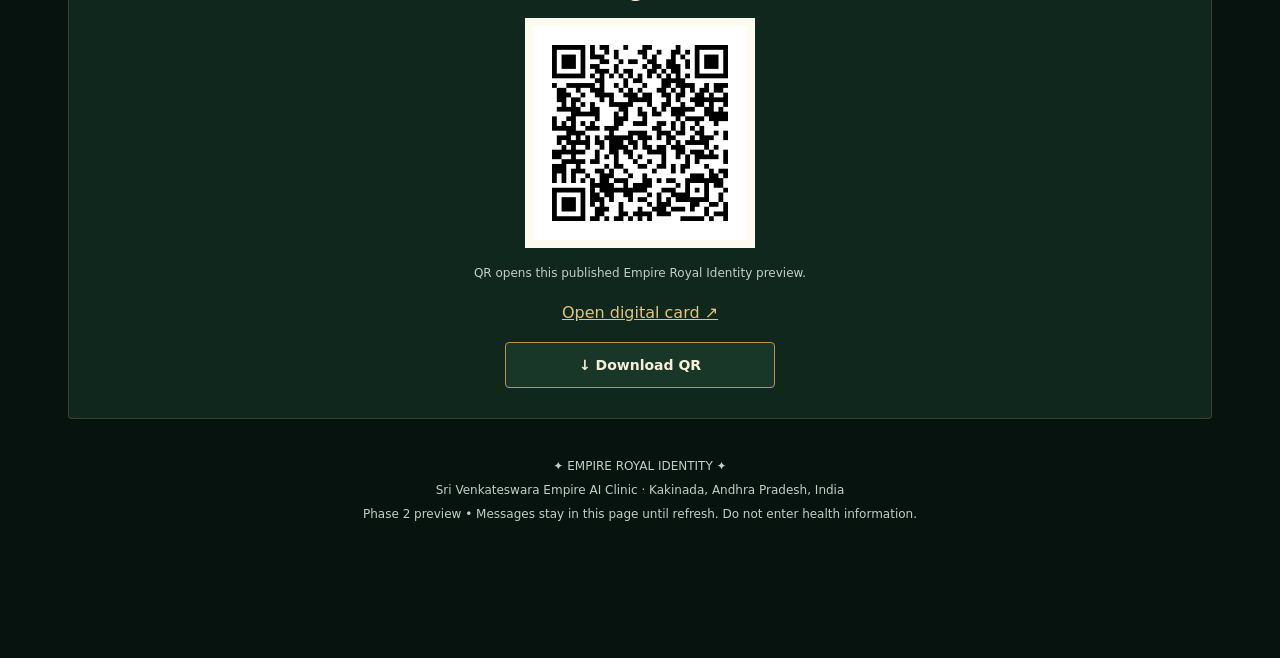
==== commit 22b954e7: "Add six-stage Executive Patient Journey guide" ====
--- a/index.html
+++ b/index.html
@@ -2,7 +2,7 @@
 <html lang="en"><head><meta charset="utf-8"><meta name="viewport" content="width=device-width,initial-scale=1,viewport-fit=cover">
 <meta name="theme-color" content="#07130f"><meta name="description" content="Dr. Dwibhashi Karteek — Sri Venkateswara Empire AI Clinic. Where Science Meets Personalized Healing.">
 <title>Empire Royal Identity | Dr. Dwibhashi Karteek</title>
-<link rel="stylesheet" href="styles.css?v=20261021-innovation"></head><body><a data-i18n="skip" class="skip" href="#profile">Skip to profile</a><div class="entrance" id="entrance" role="dialog" aria-modal="true" aria-labelledby="entrance-title" hidden>
+<link rel="stylesheet" href="styles.css?v=20261021-journey"></head><body><a data-i18n="skip" class="skip" href="#profile">Skip to profile</a><div class="entrance" id="entrance" role="dialog" aria-modal="true" aria-labelledby="entrance-title" hidden>
 <div class="royal-halo" aria-hidden="true"></div><div class="royal-door door-left" aria-hidden="true"><span>✦</span></div><div class="royal-door door-right" aria-hidden="true"><span>✦</span></div><div class="royal-beam" aria-hidden="true"></div>
 <div class="royal-reveal"><div class="royal-kicker">SRI VENKATESWARA</div><div class="royal-seal"><img width="1536" height="1536" src="original-logo.jpg" alt="Sri Venkateswara Empire AI Clinic original logo"></div><h2 id="entrance-title">Empire Royal Identity</h2><p class="royal-tagline" data-i18n="tagline">Where Science Meets Personalized Healing</p><div class="royal-rule" aria-hidden="true"></div></div>
 <button class="btn primary royal-skip" id="enter" data-i18n="enter">Enter · Skip introduction</button><div class="royal-progress" aria-hidden="true"></div></div><main class="container">
@@ -10,9 +10,10 @@
 <section class="hero"><img width="1536" height="1536" class="logo" src="original-logo.jpg" alt="Original Sri Venkateswara Empire AI Clinic emblem"><div class="eyebrow" data-i18n="exclusive">An executive digital introduction</div><h1 dir="auto">Sri Venkateswara<br><span class="gold">Empire AI Clinic</span></h1><div class="tag" data-i18n="tagline">Where Science Meets Personalized Healing</div><div class="divider"></div></section>
 <section class="profile" id="profile" tabindex="-1"><img width="1280" height="1536" class="portrait" src="original-portrait.png" alt="Original professional portrait of Dr. Dwibhashi Karteek"><div class="glass"><div class="eyebrow" data-i18n="founder">Founder &amp; Chief Consultant</div><h2 dir="auto">Dr. Dwibhashi <span class="gold">Karteek</span></h2><p class="sub" data-i18n="intro">A personalized approach to clinical consultation, medical aesthetics and technology-supported healthcare.</p><p class="fine" data-i18n="qual">MBBS · Sexology · Functional Medicine · Cosmetology &amp; Facial Aesthetics · Acupuncture · Psychology / Hypnotherapy Consultation</p><div class="actions"><a class="btn primary" href="tel:+918374888794" data-i18n="call">☎ Call Clinic</a><a class="btn" href="#visit" data-i18n="appointment">✉ Appointment</a><button class="btn" id="save" data-i18n="save">↓ Save Contact</button><button class="btn" id="share" data-i18n="share">↗ Share Card</button></div><div class="status" id="status" role="status"></div><a href="#connect" class="fine" data-i18n="qrTitle">Your Global Digital Introduction</a></div></section>
 <section class="section" id="care"><h2 data-i18n="services">Signature Care</h2><div class="grid" id="services"></div><noscript><p>Enable JavaScript for language switching and service details. Call <a href="tel:+918374888794">+91 83748 88794</a> for clinic information.</p></noscript><p class="fine" data-i18n="disclaimer">AI-assisted assessments are supportive tools, not stand-alone medical diagnoses. Services depend on clinical suitability.</p></section>
+<section class="section journey-panel" id="patient-journey" aria-labelledby="journey-title"><div class="eyebrow">SRI VENKATESWARA EMPIRE AI CLINIC</div><h2 id="journey-title" data-journey="0">Executive Patient Journey</h2><p class="journey-lead" data-journey="1"></p><p class="fine" data-journey="2"></p><ol class="journey-steps"><li><details><summary><span class="journey-number" aria-hidden="true">01</span><span data-journey="3"></span></summary><p data-journey="4"></p></details></li><li><details><summary><span class="journey-number" aria-hidden="true">02</span><span data-journey="5"></span></summary><p data-journey="6"></p></details></li><li><details><summary><span class="journey-number" aria-hidden="true">03</span><span data-journey="7"></span></summary><p data-journey="8"></p></details></li><li><details><summary><span class="journey-number" aria-hidden="true">04</span><span data-journey="9"></span></summary><p data-journey="10"></p></details></li><li><details><summary><span class="journey-number" aria-hidden="true">05</span><span data-journey="11"></span></summary><p data-journey="12"></p></details></li><li><details><summary><span class="journey-number" aria-hidden="true">06</span><span data-journey="13"></span></summary><p data-journey="14"></p></details></li></ol><div class="journey-actions"><a class="btn primary" href="#visit" data-journey="15">Request an appointment</a><a class="btn" href="tel:+918374888794" data-journey="16">Need help? Speak to reception</a></div><p class="fine" data-journey="17"></p></section>
 <section class="section glass visit-panel" id="visit" aria-labelledby="visit-title"><div class="eyebrow">EMPIRE ROYAL IDENTITY</div><h2 id="visit-title" data-visit="title">Plan your visit</h2><p class="sub" data-visit="intro"></p><div class="visit-layout"><div><form id="visit-form"><div class="visit-fields"><label for="visit-service"><span data-visit="service">Service of interest</span><select id="visit-service" required></select></label><label for="visit-day"><span data-visit="day">Preferred day</span><input id="visit-day" type="date" required></label></div><button class="btn primary" type="submit" data-visit="prepare">Prepare appointment request</button></form><p id="visit-error" class="status" role="status"></p><div id="visit-request" hidden><h3 data-visit="review">Your request</h3><p class="reception-message" id="visit-message"></p><a class="btn primary" id="visit-send" target="_blank" rel="noopener noreferrer" data-visit="send">Open request in WhatsApp</a></div><p class="fine" data-visit="confirm"></p></div><aside><h3 data-visit="bring">Before your visit</h3><ul class="visit-checklist" id="visit-checklist"></ul><div class="visit-location"><h3 data-visit="location">Find the clinic</h3><p class="fine" data-visit="locationNote"></p><a class="btn" href="https://maps.app.goo.gl/j1i1SFci7anDXhJdA" target="_blank" rel="noopener noreferrer" data-visit="maps">Open clinic location ↗</a></div></aside></div></section>
 <section class="section glass" id="concierge" tabindex="-1"><h2 data-i18n="concierge">Empire Digital Concierge</h2><p class="fine" data-i18n="conciergeNote">Instant multilingual information assistant (demo). It does not provide medical advice or collect patient histories.</p><div class="reception-welcome"><h3 id="reception-welcomeTitle">Welcome</h3><div id="reception-greeting" class="reception-message"></div><div class="reception-audio"><button class="btn primary" type="button" id="reception-speak" aria-pressed="false">Hear welcome</button><button class="btn" type="button" id="reception-stop">Stop audio</button></div><p id="reception-voiceNote" class="fine"></p><p id="reception-audioStatus" class="status" role="status"></p></div><h3 id="reception-assistTitle">How may we assist you?</h3><div class="reception-actions" id="reception-actions"></div><div class="reception-message" id="reception-answer" role="status" aria-live="polite"></div><div class="reception-links"><a class="btn" href="https://dwibhashikarteek-sketch.github.io/dr-karteek-digital-card/" id="reception-cardLink" target="_blank" rel="noopener">Digital Visiting Card</a><a class="btn" href="https://dwibhashikarteek-sketch.github.io/empire-beauty-clinic/" id="reception-beautyLink" target="_blank" rel="noopener">Empire Beauty Clinic</a></div><div id="chat" class="chat" aria-live="polite"></div><form id="chatForm" class="chatrow"><input id="question" autocomplete="off" maxlength="250" aria-label="Your question" placeholder="Ask about services, appointments or timings"><button class="btn primary" type="submit" aria-label="Send">➤</button></form><div class="actions"><button class="btn" id="askServices" data-i18n="services">Services</button><button class="btn" id="askHours" data-i18n="hours">Timings</button><button class="btn" id="askBooking" data-i18n="appointment">Appointment</button><button class="btn" id="askLocation" data-i18n="location">Location</button></div></section>
 <section class="section innovation-panel" id="innovation" aria-labelledby="innovation-title"><div class="eyebrow" data-innovation="0">Clinical Innovation &amp; Technology</div><h2 id="innovation-title" data-innovation="1">Bringing clinical experience into thoughtful technology development.</h2><div class="innovation-project"><div><span class="innovation-stage" data-innovation="3">Phase 1 · Working local application</span><h3 dir="auto" data-innovation="2">Empire MedAI Workstation</h3><p class="sub" data-innovation="4"></p></div><details class="innovation-details"><summary data-innovation="5">Explore the project</summary><div class="innovation-body"><h4 data-innovation="6"></h4><p data-innovation="7"></p><h4 data-innovation="8"></h4><p data-innovation="9"></p><h4 data-innovation="10"></h4><p data-innovation="11"></p><h4 data-innovation="12"></h4><p data-innovation="13"></p><p class="fine" data-innovation="14"></p><a class="btn" id="innovation-enquiry" target="_blank" rel="noopener noreferrer" data-innovation="15">Discuss MedAI Workstation ↗</a></div></details></div></section>
 <section class="section glass" id="connect" style="text-align:center"><h2 data-i18n="qrTitle">Your Global Digital Introduction</h2><img width="230" height="230" loading="lazy" class="qr" src="digital-card-qr.png" alt="QR code to this published Empire Royal Identity preview"><p class="fine" data-i18n="qrNote">QR opens this published Empire Royal Identity preview.</p><p><a class="gold" data-i18n="openCard" href="https://dwibhashikarteek-sketch.github.io/empire-royal-identity-preview/">Open digital card ↗</a></p><a class="btn" style="max-width:270px;margin:auto" href="digital-card-qr.png" download data-i18n="downloadQR">↓ Download QR</a></section>
 <footer class="footer">✦ EMPIRE ROYAL IDENTITY ✦<br><span data-i18n="footer">Sri Venkateswara Empire AI Clinic · Kakinada, Andhra Pradesh, India</span><br><span class="fine" data-i18n="previewNote">Phase 2 preview</span></footer>
-<a class="reception-shortcut" href="#concierge" data-visit="reception">Receptionist</a></main><script src="app.js?v=20261021-cardfix" defer></script><script src="receptionist.js" defer></script><script src="visit.js" defer></script><script src="innovation.js?v=20261021" defer></script></body></html>
+<a class="reception-shortcut" href="#concierge" data-visit="reception">Receptionist</a></main><script src="app.js?v=20261021-cardfix" defer></script><script src="receptionist.js" defer></script><script src="visit.js" defer></script><script src="innovation.js?v=20261021" defer></script><script src="journey.js?v=20261021" defer></script></body></html>
--- a/styles.css
+++ b/styles.css
@@ -29,3 +29,5 @@
 .visit-layout{display:grid;grid-template-columns:minmax(0,1.1fr) minmax(0,1fr);gap:36px;margin-top:24px}.visit-fields{display:grid;grid-template-columns:repeat(2,minmax(0,1fr));gap:14px;margin-bottom:18px}.visit-fields label{display:grid;gap:10px;color:var(--gold);font-size:14px}.visit-fields select,.visit-fields input{width:100%;min-width:0;min-height:48px;box-sizing:border-box;border:1px solid #8d7949;border-radius:4px;background:#071b12;color:#f7eed8;padding:12px;font:inherit;color-scheme:dark}.visit-fields input:focus-visible,.visit-fields select:focus-visible{outline:3px solid white;outline-offset:3px}.visit-checklist{padding-inline-start:22px;line-height:1.8;color:var(--muted);font-size:14px}.visit-checklist li+li{margin-top:12px}.visit-location{border-top:1px solid var(--line);margin-top:24px;padding-top:24px}.visit-panel [hidden]{display:none}.reception-shortcut{position:fixed;z-index:8;bottom:max(18px,env(safe-area-inset-bottom));inset-inline-end:18px;max-width:calc(100vw - 36px);border:1px solid #d8b66c;border-radius:30px;padding:14px 20px;min-height:48px;background:#d8b66c;color:#0c2117;box-shadow:0 6px 30px #0007;text-decoration:none;font-weight:650;font-size:14px}.reception-shortcut:before{content:'✦ ';}.reception-shortcut:focus-visible{outline:3px solid #fff;outline-offset:3px}.footer{padding-bottom:32px}.top nav{gap:12px}.visit-panel aside{min-width:0}@media(max-width:800px){.visit-layout{grid-template-columns:minmax(0,1fr);gap:28px}}@media(max-width:500px){.visit-fields{grid-template-columns:minmax(0,1fr)}.top nav{flex-wrap:wrap}.top nav a{flex:1 1 27%}}
 
 .innovation-panel{padding:32px;border:1px solid var(--line);background:linear-gradient(120deg,#10271e,#091a13)}.innovation-panel>h2{font-size:clamp(24px,3vw,32px);max-width:750px;margin-top:12px}.innovation-project{margin-top:25px;border-top:1px solid var(--line);padding-top:24px;display:grid;grid-template-columns:minmax(0,1fr) minmax(0,1fr);gap:32px;align-items:start}.innovation-project h3{font-family:Georgia,serif;font-size:26px;margin:16px 0 10px;line-height:1.3}.innovation-stage{font-size:12px;color:#d8c38f;border:1px solid var(--line);padding:7px 10px;display:inline-block;line-height:1.5}.innovation-details{border:1px solid var(--line);min-width:0}.innovation-details summary{color:var(--gold);min-height:52px}.innovation-body{padding:0 22px 22px}.innovation-body h4{color:var(--gold);margin:20px 0 7px;font-size:14px}.innovation-body p{color:var(--muted);font-size:14px;margin-top:7px;overflow-wrap:anywhere}.innovation-body .btn{margin-top:12px}@media(max-width:699px){.innovation-panel{padding:22px}.innovation-project{grid-template-columns:minmax(0,1fr);gap:14px}}
+
+.journey-panel{padding:32px;border:1px solid var(--line);background:linear-gradient(145deg,#173326,#0b1c15)}.journey-panel>h2{font-size:clamp(28px,4vw,40px);margin-top:12px}.journey-lead{font:italic 21px/1.6 Georgia,serif;color:var(--gold);margin:12px 0}.journey-steps{list-style:none;padding:0;margin:28px 0;display:grid;grid-template-columns:repeat(2,minmax(0,1fr));gap:12px}.journey-steps li{min-width:0;border:1px solid var(--line);background:#0a1d15}.journey-steps summary{gap:14px;padding:20px;line-height:1.5;font-size:15px;min-height:80px}.journey-steps .journey-number{font:26px Georgia,serif;color:var(--gold);flex-shrink:0}.journey-steps details p{padding:0 20px 20px;margin:0;color:var(--muted);font-size:14px;line-height:1.8;overflow-wrap:anywhere}.journey-actions{display:flex;flex-wrap:wrap;gap:12px}.journey-actions>a{flex:1 1 210px}.journey-panel details[open] summary{border-bottom:1px solid var(--line);margin-bottom:16px}@media(max-width:699px){.journey-panel{padding:22px}.journey-steps{grid-template-columns:minmax(0,1fr)}.journey-lead{font-size:18px}}
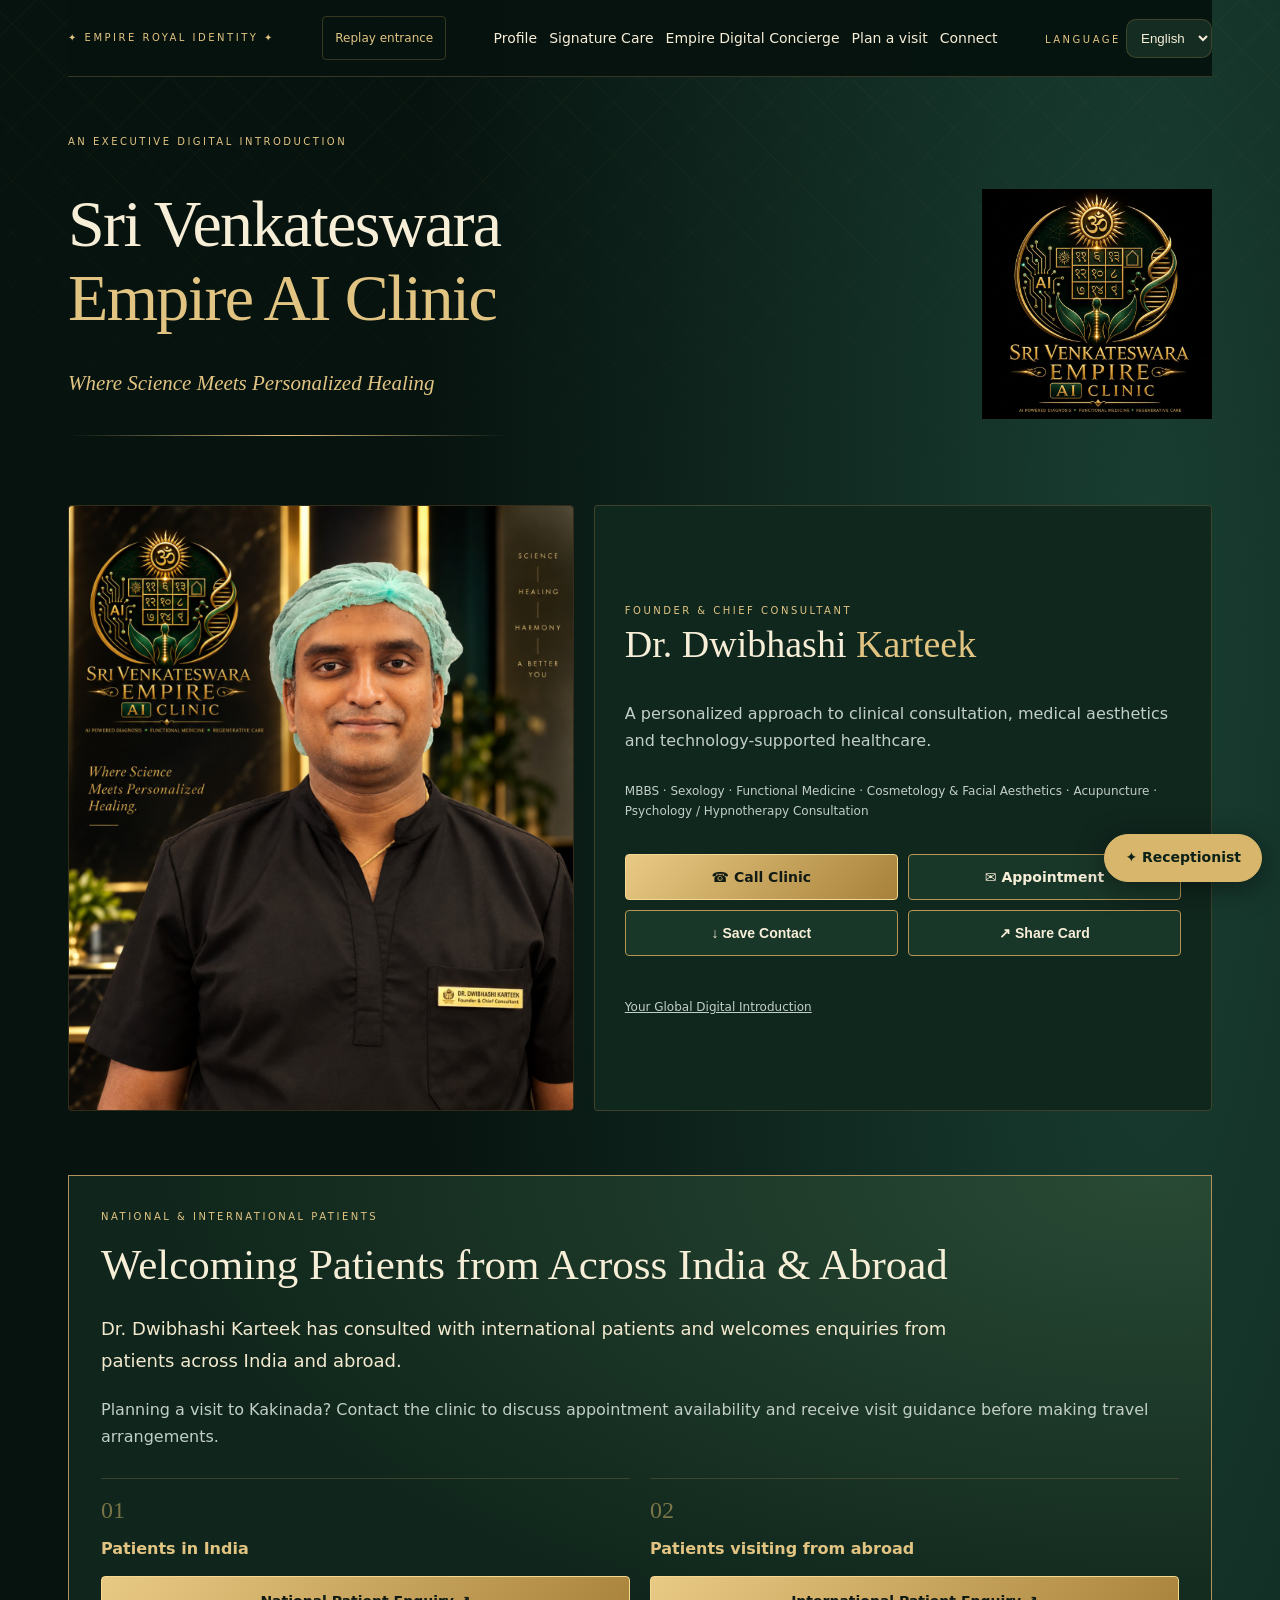
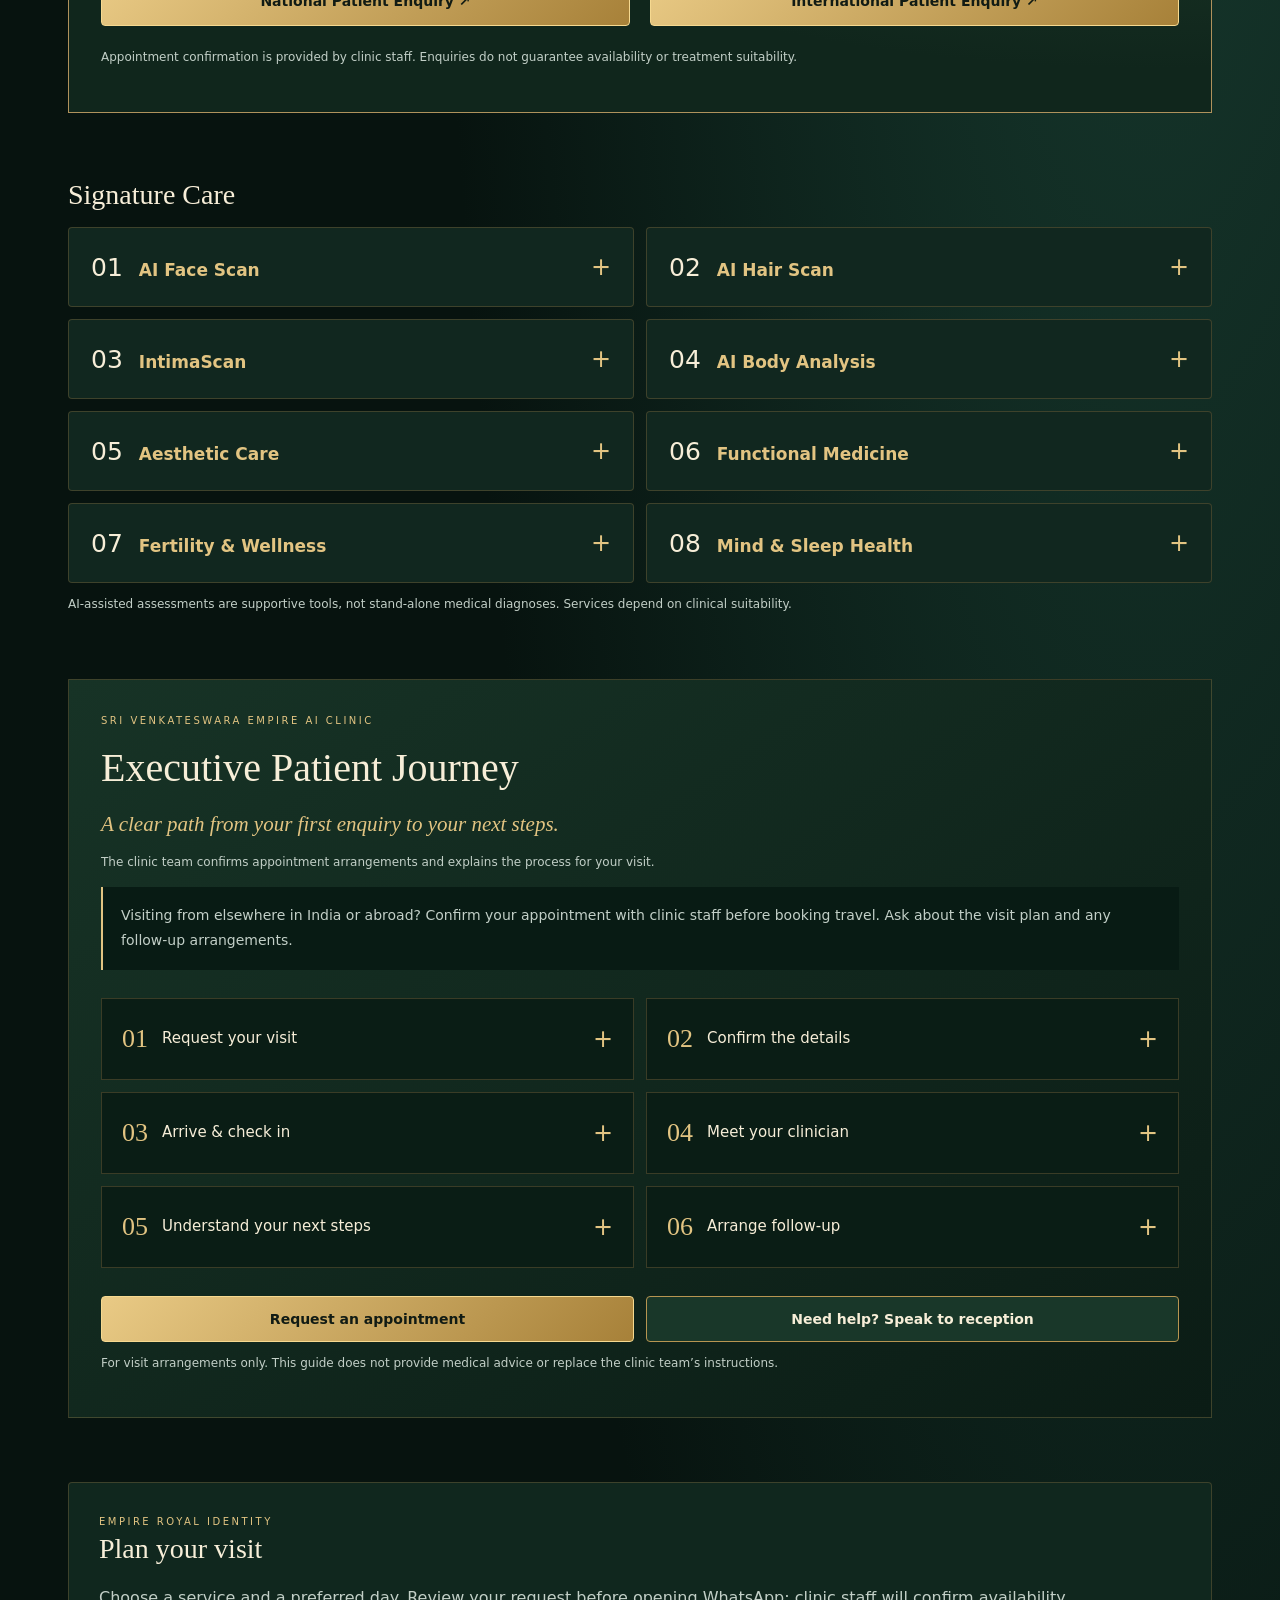
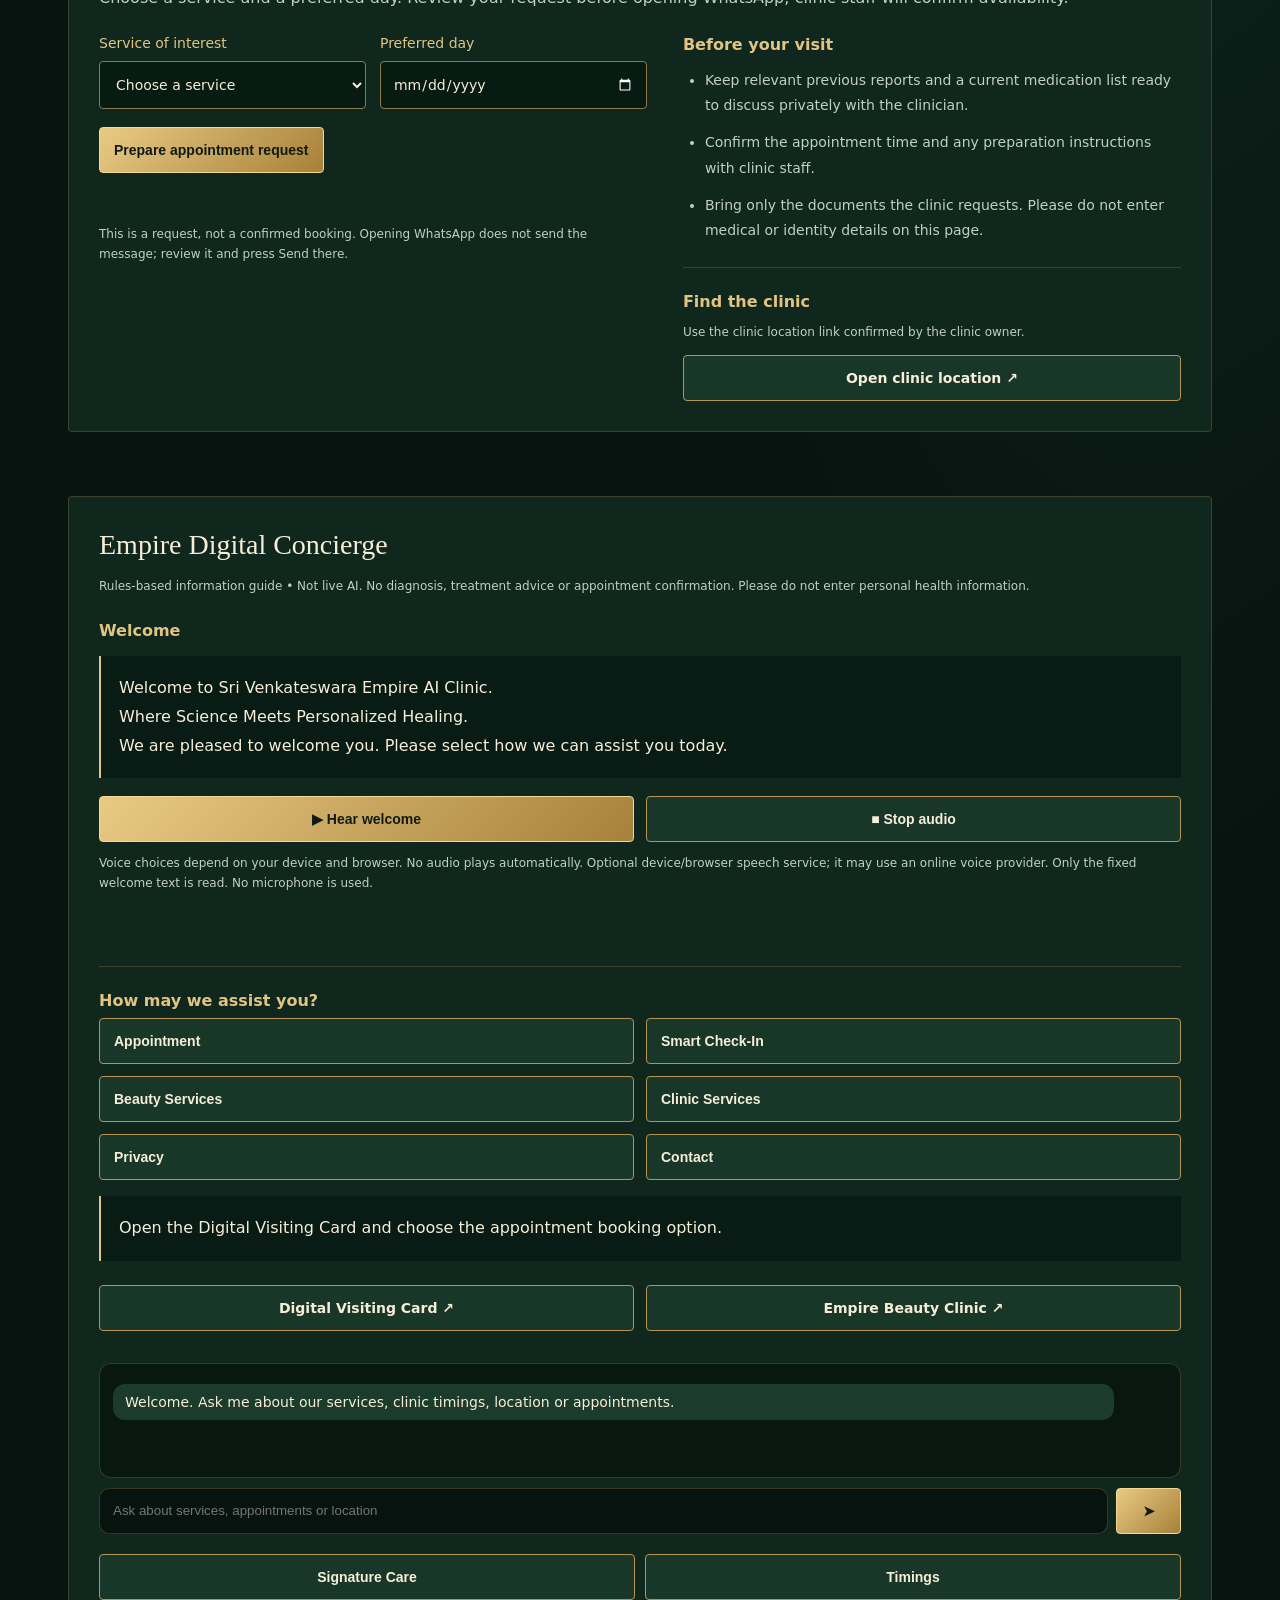
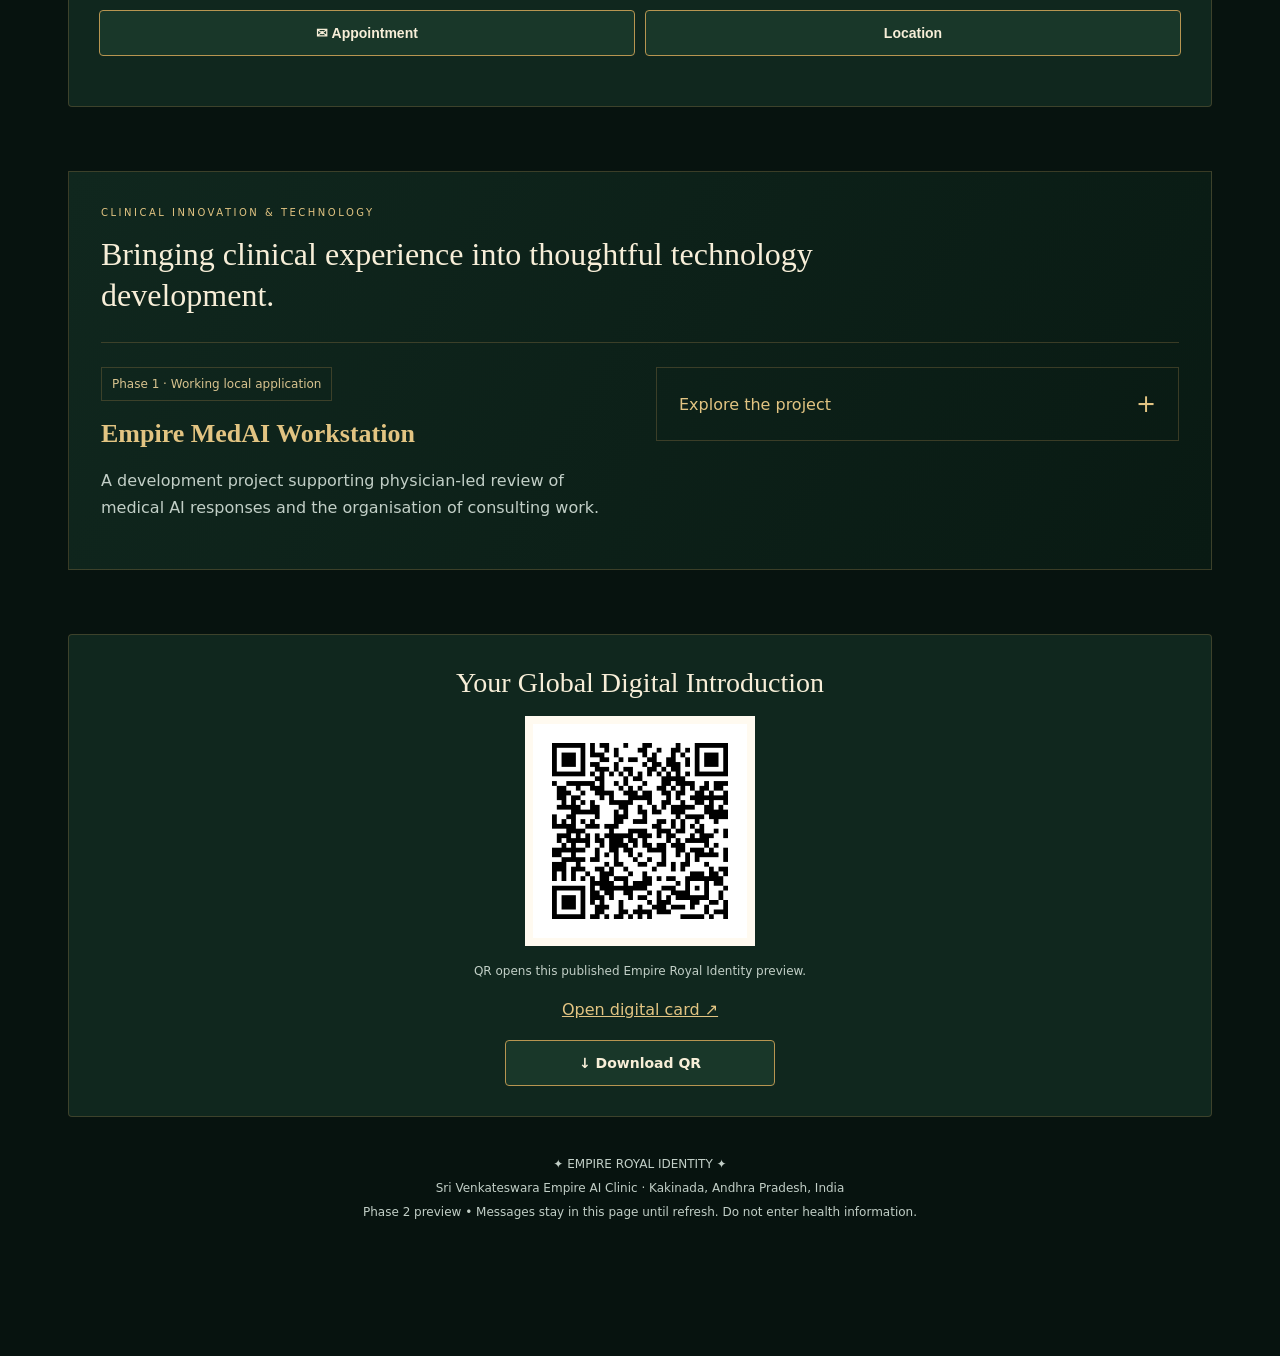
==== commit 4626f419: "Add National and International Patients section" ====
--- a/index.html
+++ b/index.html
@@ -2,18 +2,19 @@
 <html lang="en"><head><meta charset="utf-8"><meta name="viewport" content="width=device-width,initial-scale=1,viewport-fit=cover">
 <meta name="theme-color" content="#07130f"><meta name="description" content="Dr. Dwibhashi Karteek — Sri Venkateswara Empire AI Clinic. Where Science Meets Personalized Healing.">
 <title>Empire Royal Identity | Dr. Dwibhashi Karteek</title>
-<link rel="stylesheet" href="styles.css?v=20261021-journey"></head><body><a data-i18n="skip" class="skip" href="#profile">Skip to profile</a><div class="entrance" id="entrance" role="dialog" aria-modal="true" aria-labelledby="entrance-title" hidden>
+<link rel="stylesheet" href="styles.css?v=20261021-reach"></head><body><a data-i18n="skip" class="skip" href="#profile">Skip to profile</a><div class="entrance" id="entrance" role="dialog" aria-modal="true" aria-labelledby="entrance-title" hidden>
 <div class="royal-halo" aria-hidden="true"></div><div class="royal-door door-left" aria-hidden="true"><span>✦</span></div><div class="royal-door door-right" aria-hidden="true"><span>✦</span></div><div class="royal-beam" aria-hidden="true"></div>
 <div class="royal-reveal"><div class="royal-kicker">SRI VENKATESWARA</div><div class="royal-seal"><img width="1536" height="1536" src="original-logo.jpg" alt="Sri Venkateswara Empire AI Clinic original logo"></div><h2 id="entrance-title">Empire Royal Identity</h2><p class="royal-tagline" data-i18n="tagline">Where Science Meets Personalized Healing</p><div class="royal-rule" aria-hidden="true"></div></div>
 <button class="btn primary royal-skip" id="enter" data-i18n="enter">Enter · Skip introduction</button><div class="royal-progress" aria-hidden="true"></div></div><main class="container">
 <header class="top"><div class="eyebrow">✦ Empire Royal Identity ✦</div><button class="replay" id="replay" data-i18n="replay">Replay entrance</button><nav aria-label="Main navigation"><a href="#profile" data-i18n="profileNav">Profile</a><a href="#care" data-i18n="services">Care</a><a href="#concierge" data-i18n="concierge">Concierge</a><a href="#visit" data-visit="visitNav">Plan a visit</a><a href="#connect" data-i18n="connect">Connect</a></nav><label><span class="eyebrow" id="langLabel">Language</span> <select class="lang" id="language" aria-label="Language"><option value="en">English</option><option value="te">తెలుగు</option><option value="hi">हिन्दी</option><option value="ar">العربية</option></select></label></header>
 <section class="hero"><img width="1536" height="1536" class="logo" src="original-logo.jpg" alt="Original Sri Venkateswara Empire AI Clinic emblem"><div class="eyebrow" data-i18n="exclusive">An executive digital introduction</div><h1 dir="auto">Sri Venkateswara<br><span class="gold">Empire AI Clinic</span></h1><div class="tag" data-i18n="tagline">Where Science Meets Personalized Healing</div><div class="divider"></div></section>
 <section class="profile" id="profile" tabindex="-1"><img width="1280" height="1536" class="portrait" src="original-portrait.png" alt="Original professional portrait of Dr. Dwibhashi Karteek"><div class="glass"><div class="eyebrow" data-i18n="founder">Founder &amp; Chief Consultant</div><h2 dir="auto">Dr. Dwibhashi <span class="gold">Karteek</span></h2><p class="sub" data-i18n="intro">A personalized approach to clinical consultation, medical aesthetics and technology-supported healthcare.</p><p class="fine" data-i18n="qual">MBBS · Sexology · Functional Medicine · Cosmetology &amp; Facial Aesthetics · Acupuncture · Psychology / Hypnotherapy Consultation</p><div class="actions"><a class="btn primary" href="tel:+918374888794" data-i18n="call">☎ Call Clinic</a><a class="btn" href="#visit" data-i18n="appointment">✉ Appointment</a><button class="btn" id="save" data-i18n="save">↓ Save Contact</button><button class="btn" id="share" data-i18n="share">↗ Share Card</button></div><div class="status" id="status" role="status"></div><a href="#connect" class="fine" data-i18n="qrTitle">Your Global Digital Introduction</a></div></section>
+<section class="section patient-reach" id="national-international" aria-labelledby="reach-title"><div class="eyebrow" data-reach="0">National &amp; International Patients</div><h2 id="reach-title" data-reach="1">Welcoming Patients from Across India &amp; Abroad</h2><p class="reach-experience" data-reach="2">Dr. Dwibhashi Karteek has consulted with international patients and welcomes enquiries from patients across India and abroad.</p><p class="sub" data-reach="3"></p><div class="reach-paths"><div><span class="reach-mark" aria-hidden="true">01</span><h3 data-reach="4">Patients in India</h3><a class="btn primary" id="national-enquiry" target="_blank" rel="noopener noreferrer" data-reach="5">National Patient Enquiry ↗</a></div><div><span class="reach-mark" aria-hidden="true">02</span><h3 data-reach="6">Patients visiting from abroad</h3><a class="btn primary" id="international-enquiry" target="_blank" rel="noopener noreferrer" data-reach="7">International Patient Enquiry ↗</a></div></div><p class="fine" data-reach="9"></p></section>
 <section class="section" id="care"><h2 data-i18n="services">Signature Care</h2><div class="grid" id="services"></div><noscript><p>Enable JavaScript for language switching and service details. Call <a href="tel:+918374888794">+91 83748 88794</a> for clinic information.</p></noscript><p class="fine" data-i18n="disclaimer">AI-assisted assessments are supportive tools, not stand-alone medical diagnoses. Services depend on clinical suitability.</p></section>
-<section class="section journey-panel" id="patient-journey" aria-labelledby="journey-title"><div class="eyebrow">SRI VENKATESWARA EMPIRE AI CLINIC</div><h2 id="journey-title" data-journey="0">Executive Patient Journey</h2><p class="journey-lead" data-journey="1"></p><p class="fine" data-journey="2"></p><ol class="journey-steps"><li><details><summary><span class="journey-number" aria-hidden="true">01</span><span data-journey="3"></span></summary><p data-journey="4"></p></details></li><li><details><summary><span class="journey-number" aria-hidden="true">02</span><span data-journey="5"></span></summary><p data-journey="6"></p></details></li><li><details><summary><span class="journey-number" aria-hidden="true">03</span><span data-journey="7"></span></summary><p data-journey="8"></p></details></li><li><details><summary><span class="journey-number" aria-hidden="true">04</span><span data-journey="9"></span></summary><p data-journey="10"></p></details></li><li><details><summary><span class="journey-number" aria-hidden="true">05</span><span data-journey="11"></span></summary><p data-journey="12"></p></details></li><li><details><summary><span class="journey-number" aria-hidden="true">06</span><span data-journey="13"></span></summary><p data-journey="14"></p></details></li></ol><div class="journey-actions"><a class="btn primary" href="#visit" data-journey="15">Request an appointment</a><a class="btn" href="tel:+918374888794" data-journey="16">Need help? Speak to reception</a></div><p class="fine" data-journey="17"></p></section>
+<section class="section journey-panel" id="patient-journey" aria-labelledby="journey-title"><div class="eyebrow">SRI VENKATESWARA EMPIRE AI CLINIC</div><h2 id="journey-title" data-journey="0">Executive Patient Journey</h2><p class="journey-lead" data-journey="1"></p><p class="fine" data-journey="2"></p><p class="journey-travel" data-reach="8"></p><ol class="journey-steps"><li><details><summary><span class="journey-number" aria-hidden="true">01</span><span data-journey="3"></span></summary><p data-journey="4"></p></details></li><li><details><summary><span class="journey-number" aria-hidden="true">02</span><span data-journey="5"></span></summary><p data-journey="6"></p></details></li><li><details><summary><span class="journey-number" aria-hidden="true">03</span><span data-journey="7"></span></summary><p data-journey="8"></p></details></li><li><details><summary><span class="journey-number" aria-hidden="true">04</span><span data-journey="9"></span></summary><p data-journey="10"></p></details></li><li><details><summary><span class="journey-number" aria-hidden="true">05</span><span data-journey="11"></span></summary><p data-journey="12"></p></details></li><li><details><summary><span class="journey-number" aria-hidden="true">06</span><span data-journey="13"></span></summary><p data-journey="14"></p></details></li></ol><div class="journey-actions"><a class="btn primary" href="#visit" data-journey="15">Request an appointment</a><a class="btn" href="tel:+918374888794" data-journey="16">Need help? Speak to reception</a></div><p class="fine" data-journey="17"></p></section>
 <section class="section glass visit-panel" id="visit" aria-labelledby="visit-title"><div class="eyebrow">EMPIRE ROYAL IDENTITY</div><h2 id="visit-title" data-visit="title">Plan your visit</h2><p class="sub" data-visit="intro"></p><div class="visit-layout"><div><form id="visit-form"><div class="visit-fields"><label for="visit-service"><span data-visit="service">Service of interest</span><select id="visit-service" required></select></label><label for="visit-day"><span data-visit="day">Preferred day</span><input id="visit-day" type="date" required></label></div><button class="btn primary" type="submit" data-visit="prepare">Prepare appointment request</button></form><p id="visit-error" class="status" role="status"></p><div id="visit-request" hidden><h3 data-visit="review">Your request</h3><p class="reception-message" id="visit-message"></p><a class="btn primary" id="visit-send" target="_blank" rel="noopener noreferrer" data-visit="send">Open request in WhatsApp</a></div><p class="fine" data-visit="confirm"></p></div><aside><h3 data-visit="bring">Before your visit</h3><ul class="visit-checklist" id="visit-checklist"></ul><div class="visit-location"><h3 data-visit="location">Find the clinic</h3><p class="fine" data-visit="locationNote"></p><a class="btn" href="https://maps.app.goo.gl/j1i1SFci7anDXhJdA" target="_blank" rel="noopener noreferrer" data-visit="maps">Open clinic location ↗</a></div></aside></div></section>
 <section class="section glass" id="concierge" tabindex="-1"><h2 data-i18n="concierge">Empire Digital Concierge</h2><p class="fine" data-i18n="conciergeNote">Instant multilingual information assistant (demo). It does not provide medical advice or collect patient histories.</p><div class="reception-welcome"><h3 id="reception-welcomeTitle">Welcome</h3><div id="reception-greeting" class="reception-message"></div><div class="reception-audio"><button class="btn primary" type="button" id="reception-speak" aria-pressed="false">Hear welcome</button><button class="btn" type="button" id="reception-stop">Stop audio</button></div><p id="reception-voiceNote" class="fine"></p><p id="reception-audioStatus" class="status" role="status"></p></div><h3 id="reception-assistTitle">How may we assist you?</h3><div class="reception-actions" id="reception-actions"></div><div class="reception-message" id="reception-answer" role="status" aria-live="polite"></div><div class="reception-links"><a class="btn" href="https://dwibhashikarteek-sketch.github.io/dr-karteek-digital-card/" id="reception-cardLink" target="_blank" rel="noopener">Digital Visiting Card</a><a class="btn" href="https://dwibhashikarteek-sketch.github.io/empire-beauty-clinic/" id="reception-beautyLink" target="_blank" rel="noopener">Empire Beauty Clinic</a></div><div id="chat" class="chat" aria-live="polite"></div><form id="chatForm" class="chatrow"><input id="question" autocomplete="off" maxlength="250" aria-label="Your question" placeholder="Ask about services, appointments or timings"><button class="btn primary" type="submit" aria-label="Send">➤</button></form><div class="actions"><button class="btn" id="askServices" data-i18n="services">Services</button><button class="btn" id="askHours" data-i18n="hours">Timings</button><button class="btn" id="askBooking" data-i18n="appointment">Appointment</button><button class="btn" id="askLocation" data-i18n="location">Location</button></div></section>
 <section class="section innovation-panel" id="innovation" aria-labelledby="innovation-title"><div class="eyebrow" data-innovation="0">Clinical Innovation &amp; Technology</div><h2 id="innovation-title" data-innovation="1">Bringing clinical experience into thoughtful technology development.</h2><div class="innovation-project"><div><span class="innovation-stage" data-innovation="3">Phase 1 · Working local application</span><h3 dir="auto" data-innovation="2">Empire MedAI Workstation</h3><p class="sub" data-innovation="4"></p></div><details class="innovation-details"><summary data-innovation="5">Explore the project</summary><div class="innovation-body"><h4 data-innovation="6"></h4><p data-innovation="7"></p><h4 data-innovation="8"></h4><p data-innovation="9"></p><h4 data-innovation="10"></h4><p data-innovation="11"></p><h4 data-innovation="12"></h4><p data-innovation="13"></p><p class="fine" data-innovation="14"></p><a class="btn" id="innovation-enquiry" target="_blank" rel="noopener noreferrer" data-innovation="15">Discuss MedAI Workstation ↗</a></div></details></div></section>
 <section class="section glass" id="connect" style="text-align:center"><h2 data-i18n="qrTitle">Your Global Digital Introduction</h2><img width="230" height="230" loading="lazy" class="qr" src="digital-card-qr.png" alt="QR code to this published Empire Royal Identity preview"><p class="fine" data-i18n="qrNote">QR opens this published Empire Royal Identity preview.</p><p><a class="gold" data-i18n="openCard" href="https://dwibhashikarteek-sketch.github.io/empire-royal-identity-preview/">Open digital card ↗</a></p><a class="btn" style="max-width:270px;margin:auto" href="digital-card-qr.png" download data-i18n="downloadQR">↓ Download QR</a></section>
 <footer class="footer">✦ EMPIRE ROYAL IDENTITY ✦<br><span data-i18n="footer">Sri Venkateswara Empire AI Clinic · Kakinada, Andhra Pradesh, India</span><br><span class="fine" data-i18n="previewNote">Phase 2 preview</span></footer>
-<a class="reception-shortcut" href="#concierge" data-visit="reception">Receptionist</a></main><script src="app.js?v=20261021-cardfix" defer></script><script src="receptionist.js" defer></script><script src="visit.js" defer></script><script src="innovation.js?v=20261021" defer></script><script src="journey.js?v=20261021" defer></script></body></html>
+<a class="reception-shortcut" href="#concierge" data-visit="reception">Receptionist</a></main><script src="app.js?v=20261021-cardfix" defer></script><script src="receptionist.js" defer></script><script src="visit.js" defer></script><script src="innovation.js?v=20261021" defer></script><script src="journey.js?v=20261021" defer></script><script src="patient-reach.js?v=20261021" defer></script></body></html>
--- a/styles.css
+++ b/styles.css
@@ -31,3 +31,5 @@
 .innovation-panel{padding:32px;border:1px solid var(--line);background:linear-gradient(120deg,#10271e,#091a13)}.innovation-panel>h2{font-size:clamp(24px,3vw,32px);max-width:750px;margin-top:12px}.innovation-project{margin-top:25px;border-top:1px solid var(--line);padding-top:24px;display:grid;grid-template-columns:minmax(0,1fr) minmax(0,1fr);gap:32px;align-items:start}.innovation-project h3{font-family:Georgia,serif;font-size:26px;margin:16px 0 10px;line-height:1.3}.innovation-stage{font-size:12px;color:#d8c38f;border:1px solid var(--line);padding:7px 10px;display:inline-block;line-height:1.5}.innovation-details{border:1px solid var(--line);min-width:0}.innovation-details summary{color:var(--gold);min-height:52px}.innovation-body{padding:0 22px 22px}.innovation-body h4{color:var(--gold);margin:20px 0 7px;font-size:14px}.innovation-body p{color:var(--muted);font-size:14px;margin-top:7px;overflow-wrap:anywhere}.innovation-body .btn{margin-top:12px}@media(max-width:699px){.innovation-panel{padding:22px}.innovation-project{grid-template-columns:minmax(0,1fr);gap:14px}}
 
 .journey-panel{padding:32px;border:1px solid var(--line);background:linear-gradient(145deg,#173326,#0b1c15)}.journey-panel>h2{font-size:clamp(28px,4vw,40px);margin-top:12px}.journey-lead{font:italic 21px/1.6 Georgia,serif;color:var(--gold);margin:12px 0}.journey-steps{list-style:none;padding:0;margin:28px 0;display:grid;grid-template-columns:repeat(2,minmax(0,1fr));gap:12px}.journey-steps li{min-width:0;border:1px solid var(--line);background:#0a1d15}.journey-steps summary{gap:14px;padding:20px;line-height:1.5;font-size:15px;min-height:80px}.journey-steps .journey-number{font:26px Georgia,serif;color:var(--gold);flex-shrink:0}.journey-steps details p{padding:0 20px 20px;margin:0;color:var(--muted);font-size:14px;line-height:1.8;overflow-wrap:anywhere}.journey-actions{display:flex;flex-wrap:wrap;gap:12px}.journey-actions>a{flex:1 1 210px}.journey-panel details[open] summary{border-bottom:1px solid var(--line);margin-bottom:16px}@media(max-width:699px){.journey-panel{padding:22px}.journey-steps{grid-template-columns:minmax(0,1fr)}.journey-lead{font-size:18px}}
+
+.patient-reach{border:1px solid #af925c;background:radial-gradient(ellipse at 95% 0,#294a35,transparent 65%),#10261c;padding:32px;position:relative;overflow:hidden}.patient-reach h2{font-size:clamp(28px,4vw,43px);line-height:1.18;max-width:850px;margin:14px 0 22px}.reach-experience{font-size:18px;line-height:1.8;color:#f3e9cf;max-width:900px}.reach-paths{display:grid;grid-template-columns:repeat(2,minmax(0,1fr));gap:20px;margin:28px 0 22px}.reach-paths>div{border-top:1px solid var(--line);padding-top:18px;min-width:0}.reach-mark{font:24px Georgia,serif;color:#d8b66c88;display:block;margin-bottom:12px}.reach-paths h3{line-height:1.6;margin-bottom:14px}.reach-paths a{min-height:50px;white-space:normal;text-align:center}.journey-travel{padding:16px 18px;border-inline-start:2px solid var(--gold);background:#081b14;line-height:1.8;color:var(--muted);font-size:14px;overflow-wrap:anywhere}@media(max-width:699px){.patient-reach{padding:22px}.reach-paths{grid-template-columns:minmax(0,1fr);gap:24px}.reach-experience{font-size:16px}}
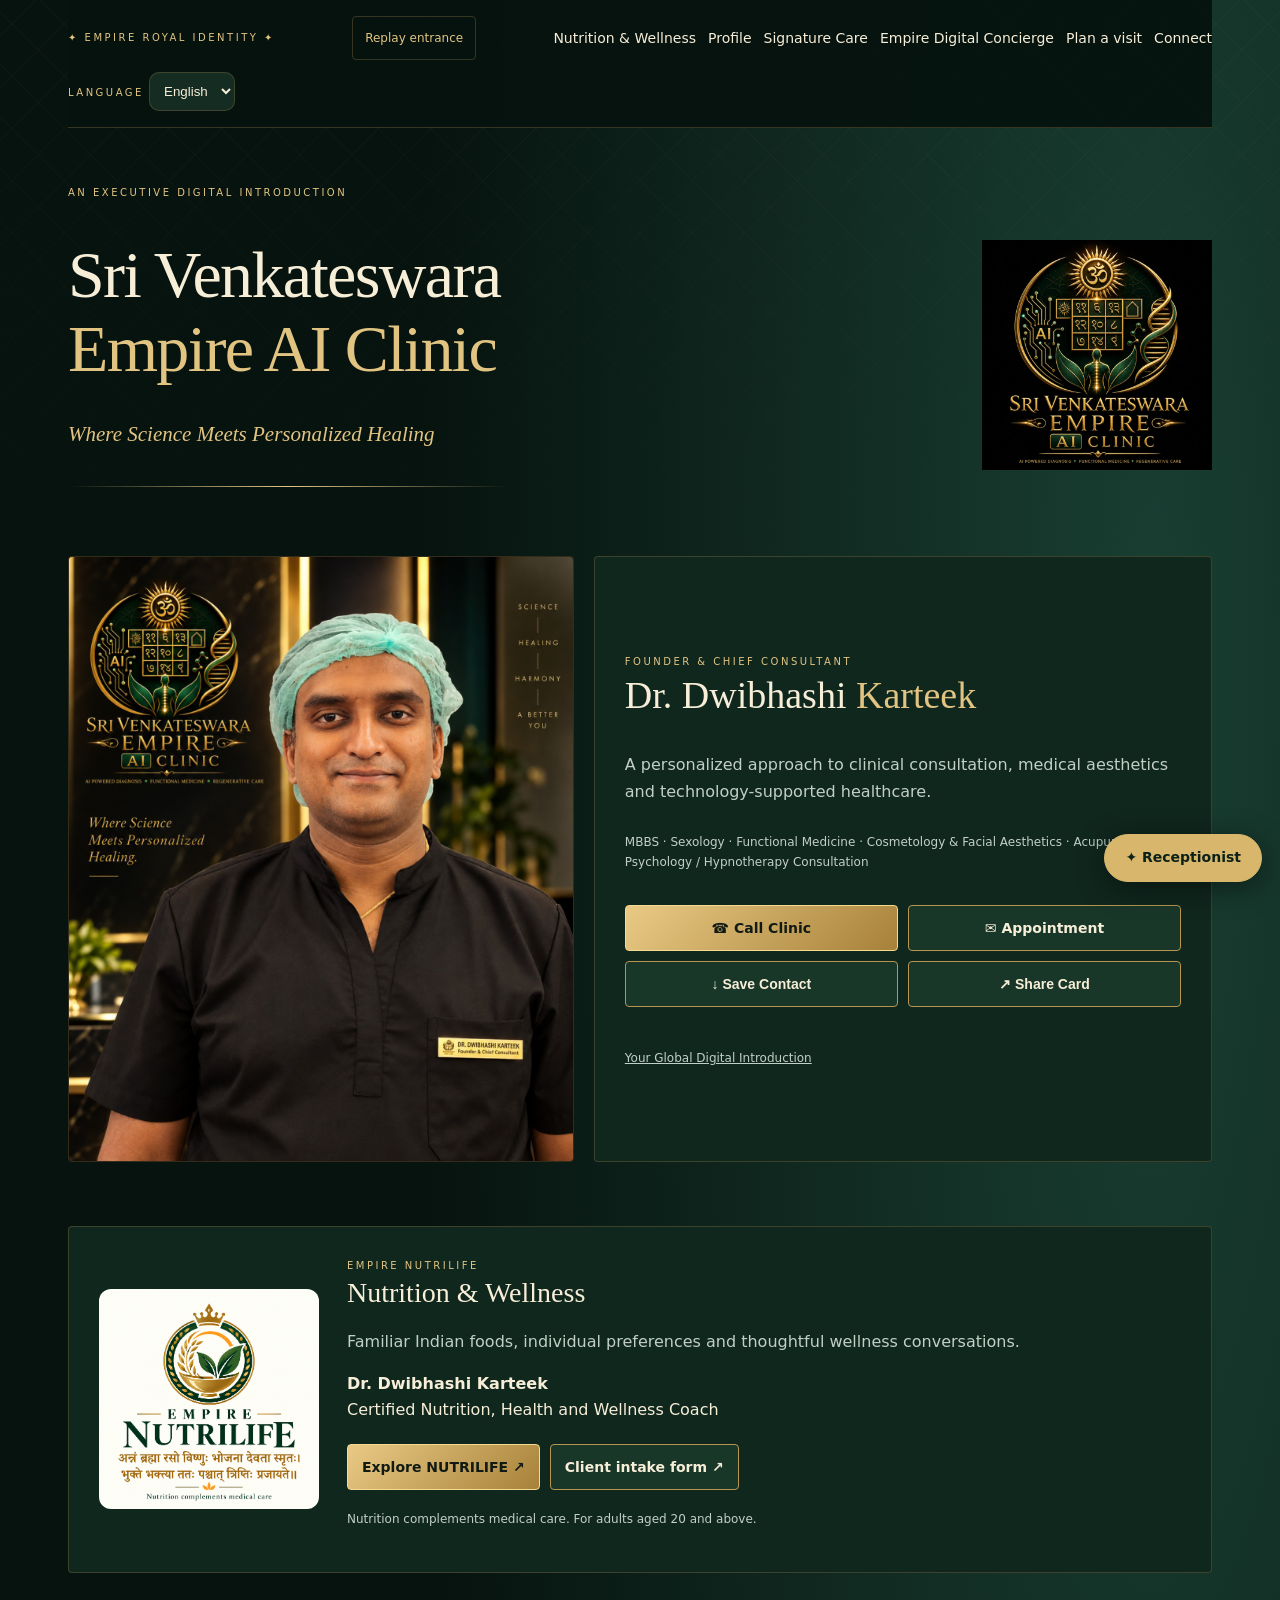
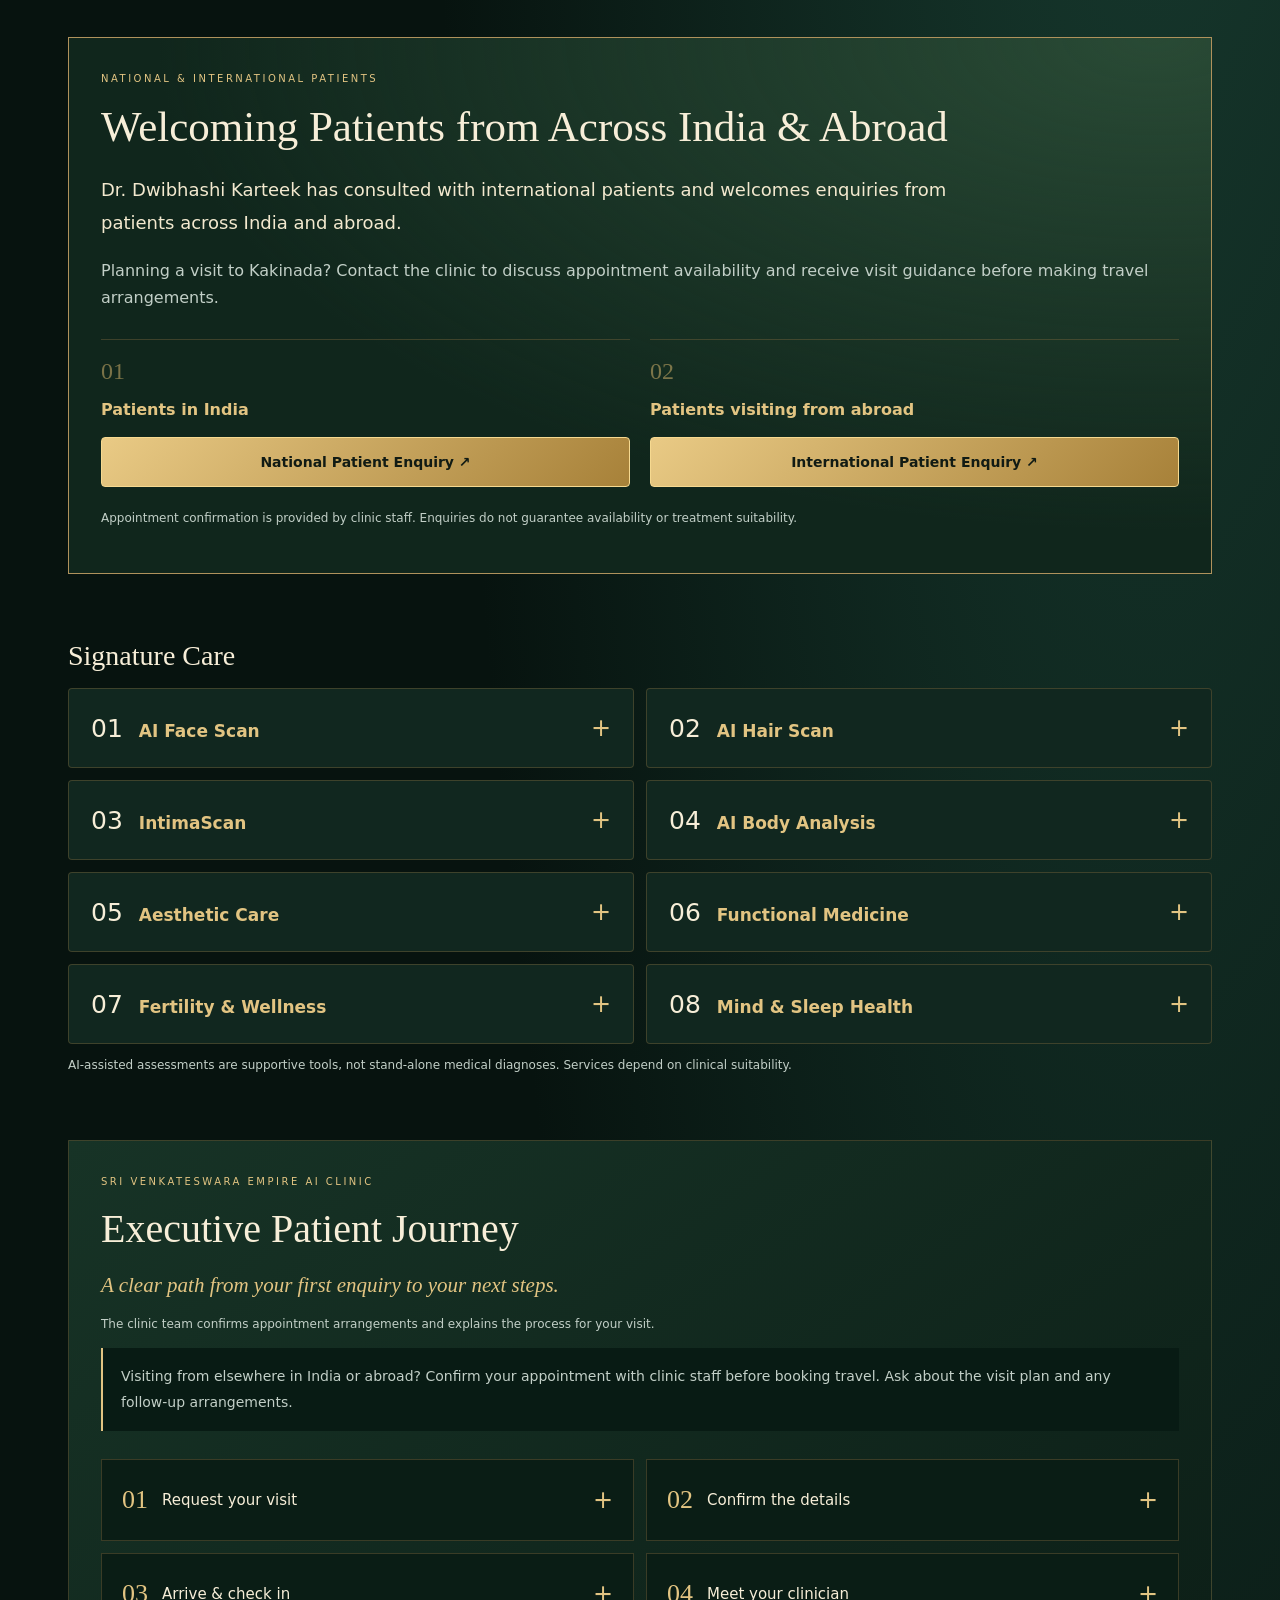
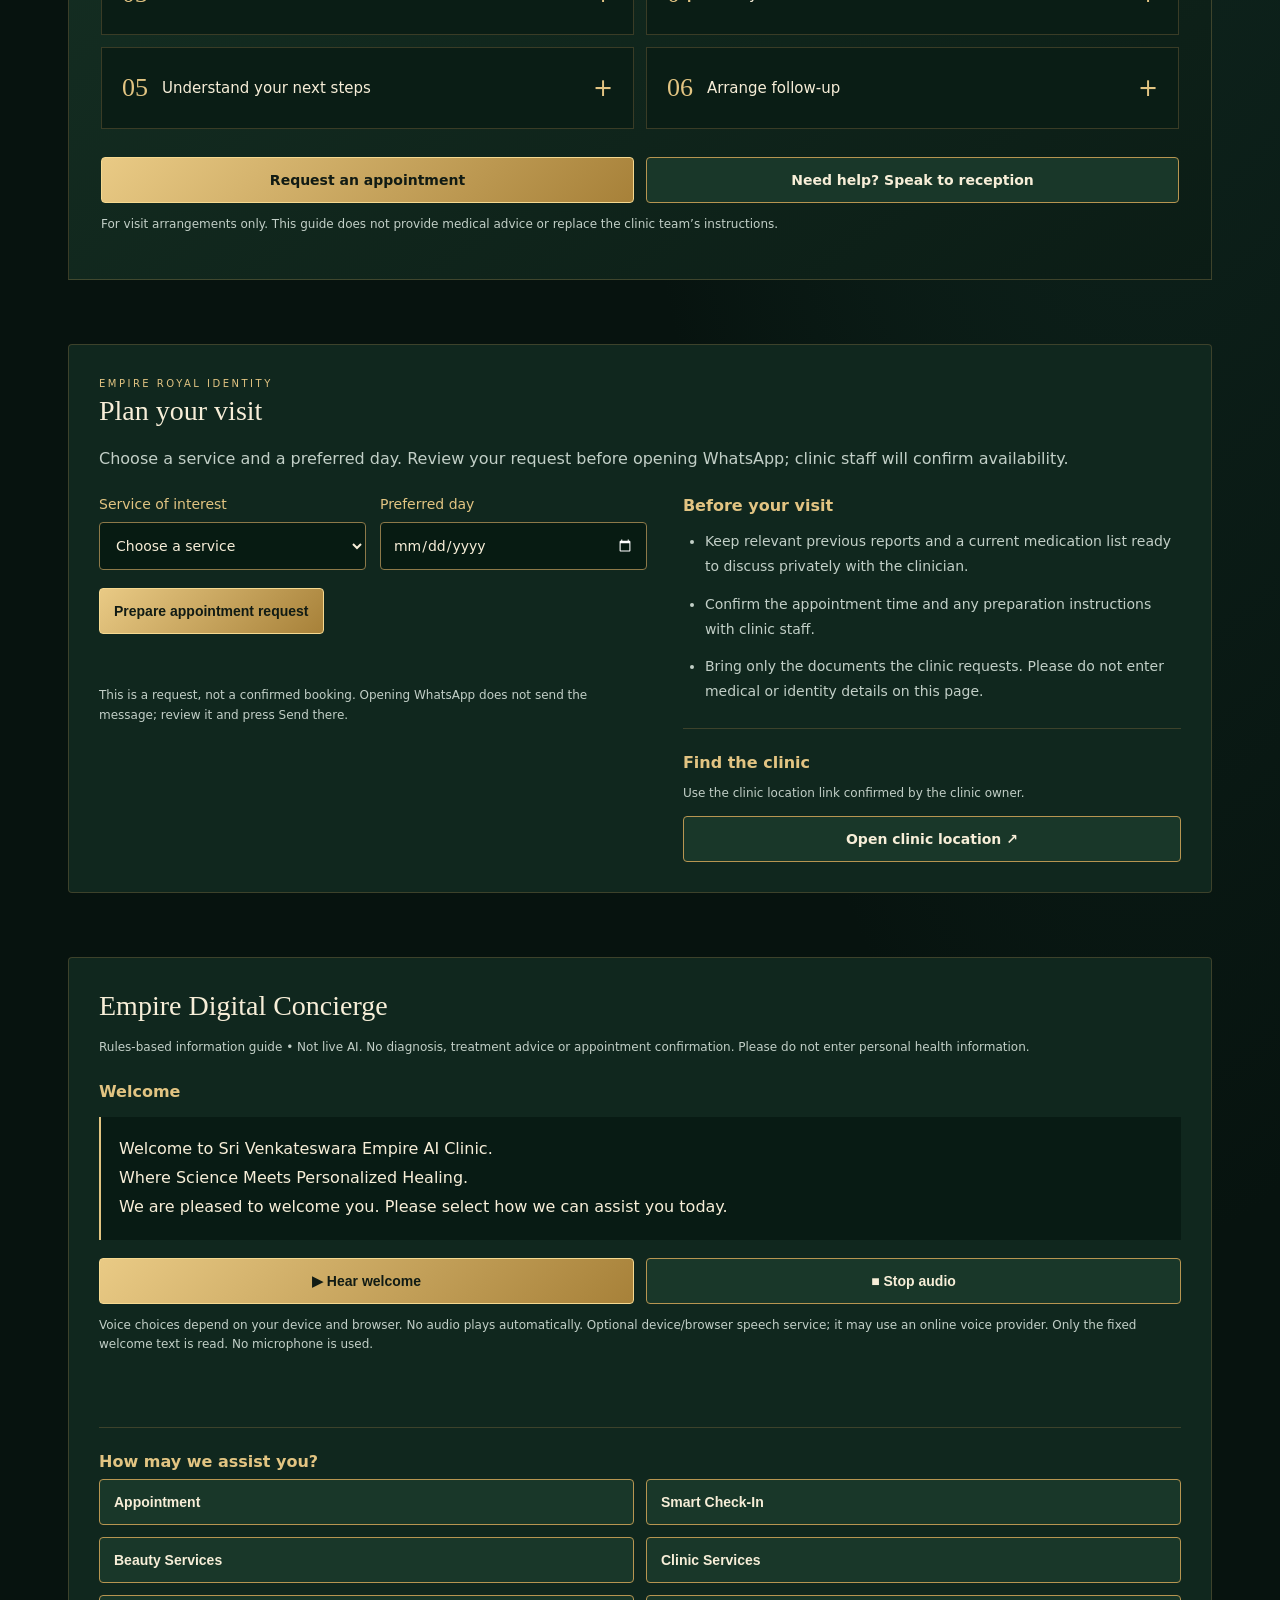
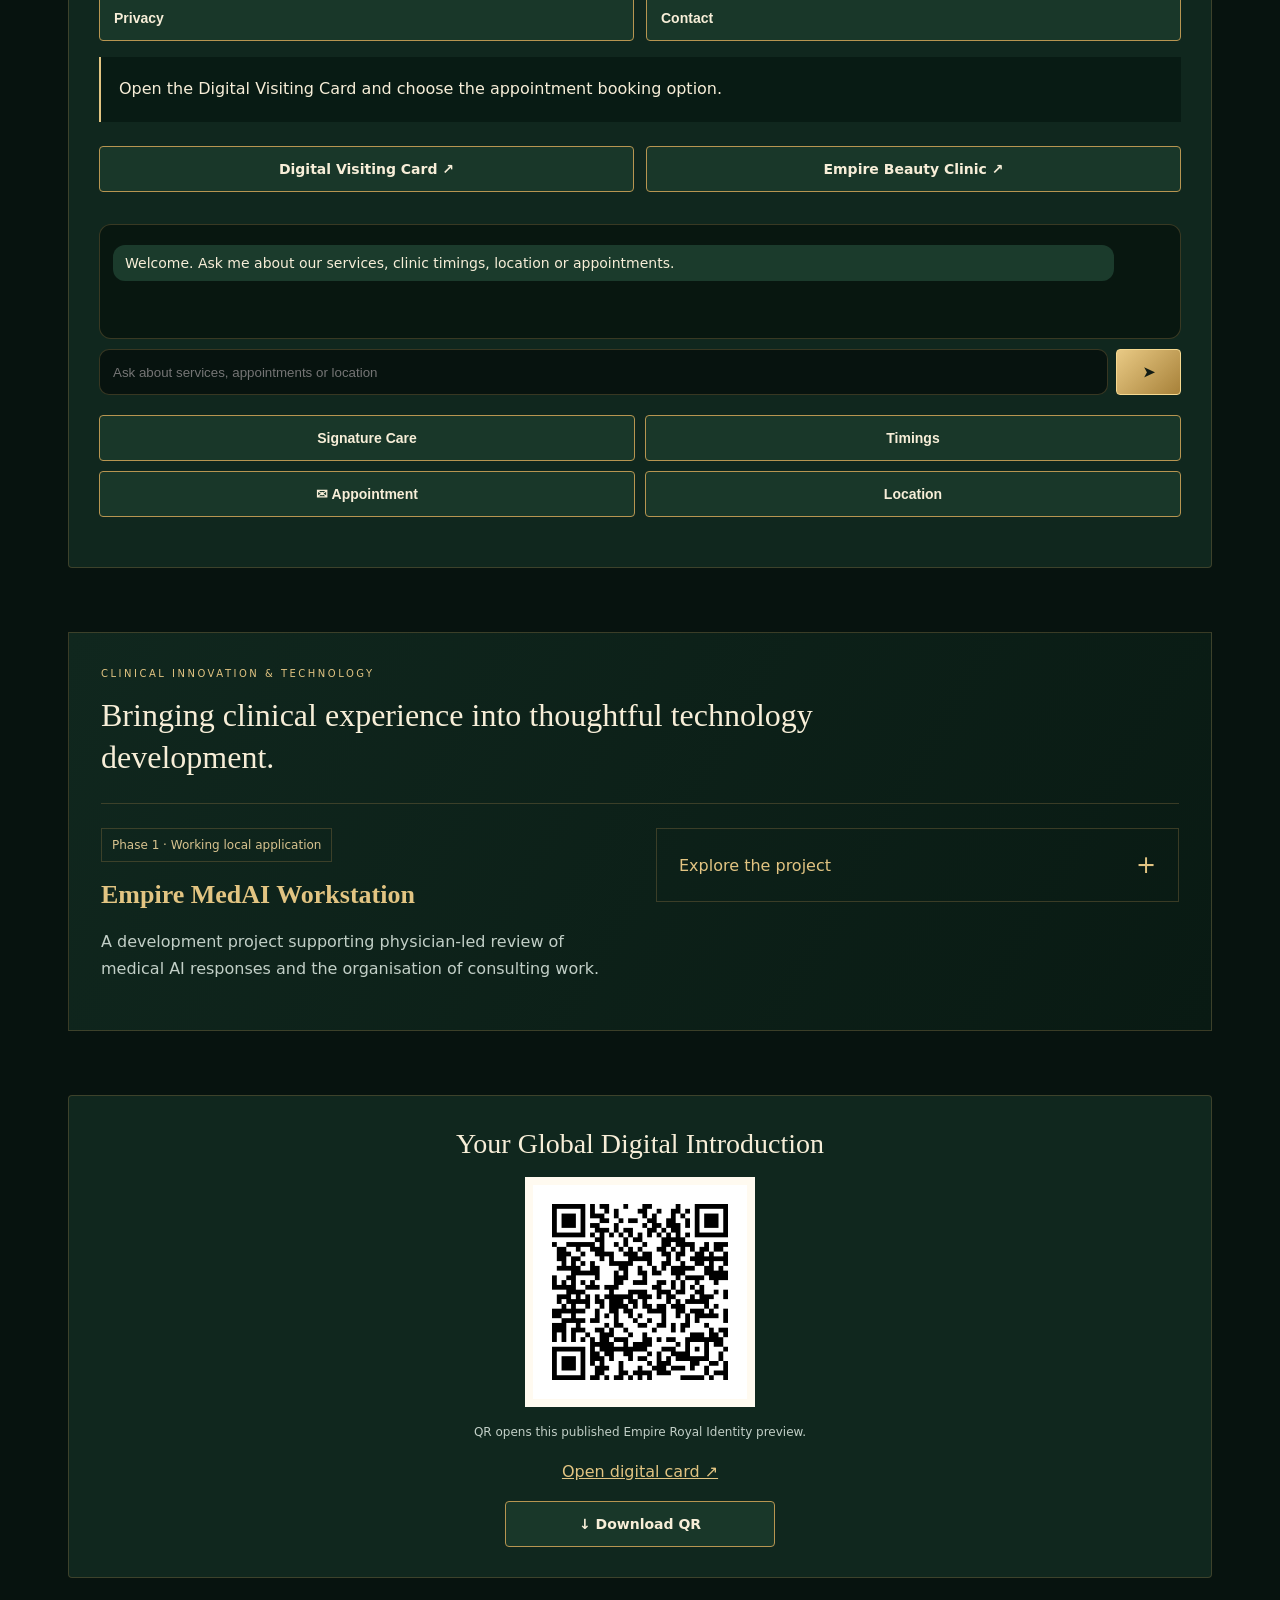
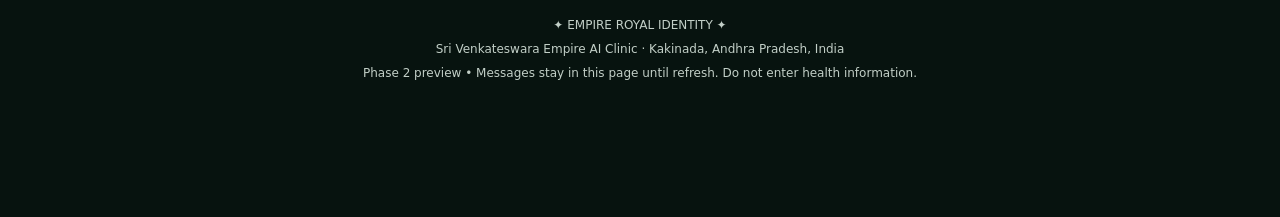
==== commit 22845091: "Add NUTRILIFE nutrition and wellness page" ====
--- a/index.html
+++ b/index.html
@@ -2,13 +2,14 @@
 <html lang="en"><head><meta charset="utf-8"><meta name="viewport" content="width=device-width,initial-scale=1,viewport-fit=cover">
 <meta name="theme-color" content="#07130f"><meta name="description" content="Dr. Dwibhashi Karteek — Sri Venkateswara Empire AI Clinic. Where Science Meets Personalized Healing.">
 <title>Empire Royal Identity | Dr. Dwibhashi Karteek</title>
-<link rel="stylesheet" href="styles.css?v=20261021-reach"></head><body><a data-i18n="skip" class="skip" href="#profile">Skip to profile</a><div class="entrance" id="entrance" role="dialog" aria-modal="true" aria-labelledby="entrance-title" hidden>
+<link rel="stylesheet" href="styles.css?v=20261021-reach"><style>.nutrilife-intro{display:grid;grid-template-columns:minmax(0,220px) minmax(0,1fr);gap:28px;align-items:center}.nutrilife-intro>img{width:100%;height:auto;border-radius:12px}.nutrilife-intro .actions{display:flex;flex-wrap:wrap;gap:10px}@media(max-width:650px){.nutrilife-intro{grid-template-columns:1fr}.nutrilife-intro>img{max-width:200px;margin:auto}}</style></head><body><a data-i18n="skip" class="skip" href="#profile">Skip to profile</a><div class="entrance" id="entrance" role="dialog" aria-modal="true" aria-labelledby="entrance-title" hidden>
 <div class="royal-halo" aria-hidden="true"></div><div class="royal-door door-left" aria-hidden="true"><span>✦</span></div><div class="royal-door door-right" aria-hidden="true"><span>✦</span></div><div class="royal-beam" aria-hidden="true"></div>
 <div class="royal-reveal"><div class="royal-kicker">SRI VENKATESWARA</div><div class="royal-seal"><img width="1536" height="1536" src="original-logo.jpg" alt="Sri Venkateswara Empire AI Clinic original logo"></div><h2 id="entrance-title">Empire Royal Identity</h2><p class="royal-tagline" data-i18n="tagline">Where Science Meets Personalized Healing</p><div class="royal-rule" aria-hidden="true"></div></div>
 <button class="btn primary royal-skip" id="enter" data-i18n="enter">Enter · Skip introduction</button><div class="royal-progress" aria-hidden="true"></div></div><main class="container">
-<header class="top"><div class="eyebrow">✦ Empire Royal Identity ✦</div><button class="replay" id="replay" data-i18n="replay">Replay entrance</button><nav aria-label="Main navigation"><a href="#profile" data-i18n="profileNav">Profile</a><a href="#care" data-i18n="services">Care</a><a href="#concierge" data-i18n="concierge">Concierge</a><a href="#visit" data-visit="visitNav">Plan a visit</a><a href="#connect" data-i18n="connect">Connect</a></nav><label><span class="eyebrow" id="langLabel">Language</span> <select class="lang" id="language" aria-label="Language"><option value="en">English</option><option value="te">తెలుగు</option><option value="hi">हिन्दी</option><option value="ar">العربية</option></select></label></header>
+<header class="top"><div class="eyebrow">✦ Empire Royal Identity ✦</div><button class="replay" id="replay" data-i18n="replay">Replay entrance</button><nav aria-label="Main navigation"><a href="nutrilife.html">Nutrition &amp; Wellness</a><a href="#profile" data-i18n="profileNav">Profile</a><a href="#care" data-i18n="services">Care</a><a href="#concierge" data-i18n="concierge">Concierge</a><a href="#visit" data-visit="visitNav">Plan a visit</a><a href="#connect" data-i18n="connect">Connect</a></nav><label><span class="eyebrow" id="langLabel">Language</span> <select class="lang" id="language" aria-label="Language"><option value="en">English</option><option value="te">తెలుగు</option><option value="hi">हिन्दी</option><option value="ar">العربية</option></select></label></header>
 <section class="hero"><img width="1536" height="1536" class="logo" src="original-logo.jpg" alt="Original Sri Venkateswara Empire AI Clinic emblem"><div class="eyebrow" data-i18n="exclusive">An executive digital introduction</div><h1 dir="auto">Sri Venkateswara<br><span class="gold">Empire AI Clinic</span></h1><div class="tag" data-i18n="tagline">Where Science Meets Personalized Healing</div><div class="divider"></div></section>
 <section class="profile" id="profile" tabindex="-1"><img width="1280" height="1536" class="portrait" src="original-portrait.png" alt="Original professional portrait of Dr. Dwibhashi Karteek"><div class="glass"><div class="eyebrow" data-i18n="founder">Founder &amp; Chief Consultant</div><h2 dir="auto">Dr. Dwibhashi <span class="gold">Karteek</span></h2><p class="sub" data-i18n="intro">A personalized approach to clinical consultation, medical aesthetics and technology-supported healthcare.</p><p class="fine" data-i18n="qual">MBBS · Sexology · Functional Medicine · Cosmetology &amp; Facial Aesthetics · Acupuncture · Psychology / Hypnotherapy Consultation</p><div class="actions"><a class="btn primary" href="tel:+918374888794" data-i18n="call">☎ Call Clinic</a><a class="btn" href="#visit" data-i18n="appointment">✉ Appointment</a><button class="btn" id="save" data-i18n="save">↓ Save Contact</button><button class="btn" id="share" data-i18n="share">↗ Share Card</button></div><div class="status" id="status" role="status"></div><a href="#connect" class="fine" data-i18n="qrTitle">Your Global Digital Introduction</a></div></section>
+<section class="section glass nutrilife-intro" id="nutrition-wellness" aria-labelledby="nutrilife-title"><img src="nutrilife-logo.png" alt="EMPIRE NUTRILIFE logo with Sanskrit food stanza" width="1254" height="1254" loading="lazy"><div><div class="eyebrow">EMPIRE NUTRILIFE</div><h2 id="nutrilife-title">Nutrition &amp; Wellness</h2><p class="sub">Familiar Indian foods, individual preferences and thoughtful wellness conversations.</p><p><strong>Dr. Dwibhashi Karteek</strong><br>Certified Nutrition, Health and Wellness Coach</p><div class="actions"><a class="btn primary" href="nutrilife.html">Explore NUTRILIFE ↗</a><a class="btn" href="https://forms.gle/Hr2MSULFjD2F17j39">Client intake form ↗</a></div><p class="fine">Nutrition complements medical care. For adults aged 20 and above.</p></div></section>
 <section class="section patient-reach" id="national-international" aria-labelledby="reach-title"><div class="eyebrow" data-reach="0">National &amp; International Patients</div><h2 id="reach-title" data-reach="1">Welcoming Patients from Across India &amp; Abroad</h2><p class="reach-experience" data-reach="2">Dr. Dwibhashi Karteek has consulted with international patients and welcomes enquiries from patients across India and abroad.</p><p class="sub" data-reach="3"></p><div class="reach-paths"><div><span class="reach-mark" aria-hidden="true">01</span><h3 data-reach="4">Patients in India</h3><a class="btn primary" id="national-enquiry" target="_blank" rel="noopener noreferrer" data-reach="5">National Patient Enquiry ↗</a></div><div><span class="reach-mark" aria-hidden="true">02</span><h3 data-reach="6">Patients visiting from abroad</h3><a class="btn primary" id="international-enquiry" target="_blank" rel="noopener noreferrer" data-reach="7">International Patient Enquiry ↗</a></div></div><p class="fine" data-reach="9"></p></section>
 <section class="section" id="care"><h2 data-i18n="services">Signature Care</h2><div class="grid" id="services"></div><noscript><p>Enable JavaScript for language switching and service details. Call <a href="tel:+918374888794">+91 83748 88794</a> for clinic information.</p></noscript><p class="fine" data-i18n="disclaimer">AI-assisted assessments are supportive tools, not stand-alone medical diagnoses. Services depend on clinical suitability.</p></section>
 <section class="section journey-panel" id="patient-journey" aria-labelledby="journey-title"><div class="eyebrow">SRI VENKATESWARA EMPIRE AI CLINIC</div><h2 id="journey-title" data-journey="0">Executive Patient Journey</h2><p class="journey-lead" data-journey="1"></p><p class="fine" data-journey="2"></p><p class="journey-travel" data-reach="8"></p><ol class="journey-steps"><li><details><summary><span class="journey-number" aria-hidden="true">01</span><span data-journey="3"></span></summary><p data-journey="4"></p></details></li><li><details><summary><span class="journey-number" aria-hidden="true">02</span><span data-journey="5"></span></summary><p data-journey="6"></p></details></li><li><details><summary><span class="journey-number" aria-hidden="true">03</span><span data-journey="7"></span></summary><p data-journey="8"></p></details></li><li><details><summary><span class="journey-number" aria-hidden="true">04</span><span data-journey="9"></span></summary><p data-journey="10"></p></details></li><li><details><summary><span class="journey-number" aria-hidden="true">05</span><span data-journey="11"></span></summary><p data-journey="12"></p></details></li><li><details><summary><span class="journey-number" aria-hidden="true">06</span><span data-journey="13"></span></summary><p data-journey="14"></p></details></li></ol><div class="journey-actions"><a class="btn primary" href="#visit" data-journey="15">Request an appointment</a><a class="btn" href="tel:+918374888794" data-journey="16">Need help? Speak to reception</a></div><p class="fine" data-journey="17"></p></section>
@@ -17,4 +18,4 @@
 <section class="section innovation-panel" id="innovation" aria-labelledby="innovation-title"><div class="eyebrow" data-innovation="0">Clinical Innovation &amp; Technology</div><h2 id="innovation-title" data-innovation="1">Bringing clinical experience into thoughtful technology development.</h2><div class="innovation-project"><div><span class="innovation-stage" data-innovation="3">Phase 1 · Working local application</span><h3 dir="auto" data-innovation="2">Empire MedAI Workstation</h3><p class="sub" data-innovation="4"></p></div><details class="innovation-details"><summary data-innovation="5">Explore the project</summary><div class="innovation-body"><h4 data-innovation="6"></h4><p data-innovation="7"></p><h4 data-innovation="8"></h4><p data-innovation="9"></p><h4 data-innovation="10"></h4><p data-innovation="11"></p><h4 data-innovation="12"></h4><p data-innovation="13"></p><p class="fine" data-innovation="14"></p><a class="btn" id="innovation-enquiry" target="_blank" rel="noopener noreferrer" data-innovation="15">Discuss MedAI Workstation ↗</a></div></details></div></section>
 <section class="section glass" id="connect" style="text-align:center"><h2 data-i18n="qrTitle">Your Global Digital Introduction</h2><img width="230" height="230" loading="lazy" class="qr" src="digital-card-qr.png" alt="QR code to this published Empire Royal Identity preview"><p class="fine" data-i18n="qrNote">QR opens this published Empire Royal Identity preview.</p><p><a class="gold" data-i18n="openCard" href="https://dwibhashikarteek-sketch.github.io/empire-royal-identity-preview/">Open digital card ↗</a></p><a class="btn" style="max-width:270px;margin:auto" href="digital-card-qr.png" download data-i18n="downloadQR">↓ Download QR</a></section>
 <footer class="footer">✦ EMPIRE ROYAL IDENTITY ✦<br><span data-i18n="footer">Sri Venkateswara Empire AI Clinic · Kakinada, Andhra Pradesh, India</span><br><span class="fine" data-i18n="previewNote">Phase 2 preview</span></footer>
-<a class="reception-shortcut" href="#concierge" data-visit="reception">Receptionist</a></main><script src="app.js?v=20261021-cardfix" defer></script><script src="receptionist.js" defer></script><script src="visit.js" defer></script><script src="innovation.js?v=20261021" defer></script><script src="journey.js?v=20261021" defer></script><script src="patient-reach.js?v=20261021" defer></script></body></html>
+<a class="reception-shortcut" href="#concierge" data-visit="reception">Receptionist</a></main><script src="app.js?v=20261021-cardfix" defer></script><script src="receptionist.js" defer></script><script src="visit.js" defer></script><script src="innovation.js?v=20261021" defer></script><script src="journey.js?v=20261021" defer></script><script src="patient-reach.js?v=20261021" defer></script></body></html>
